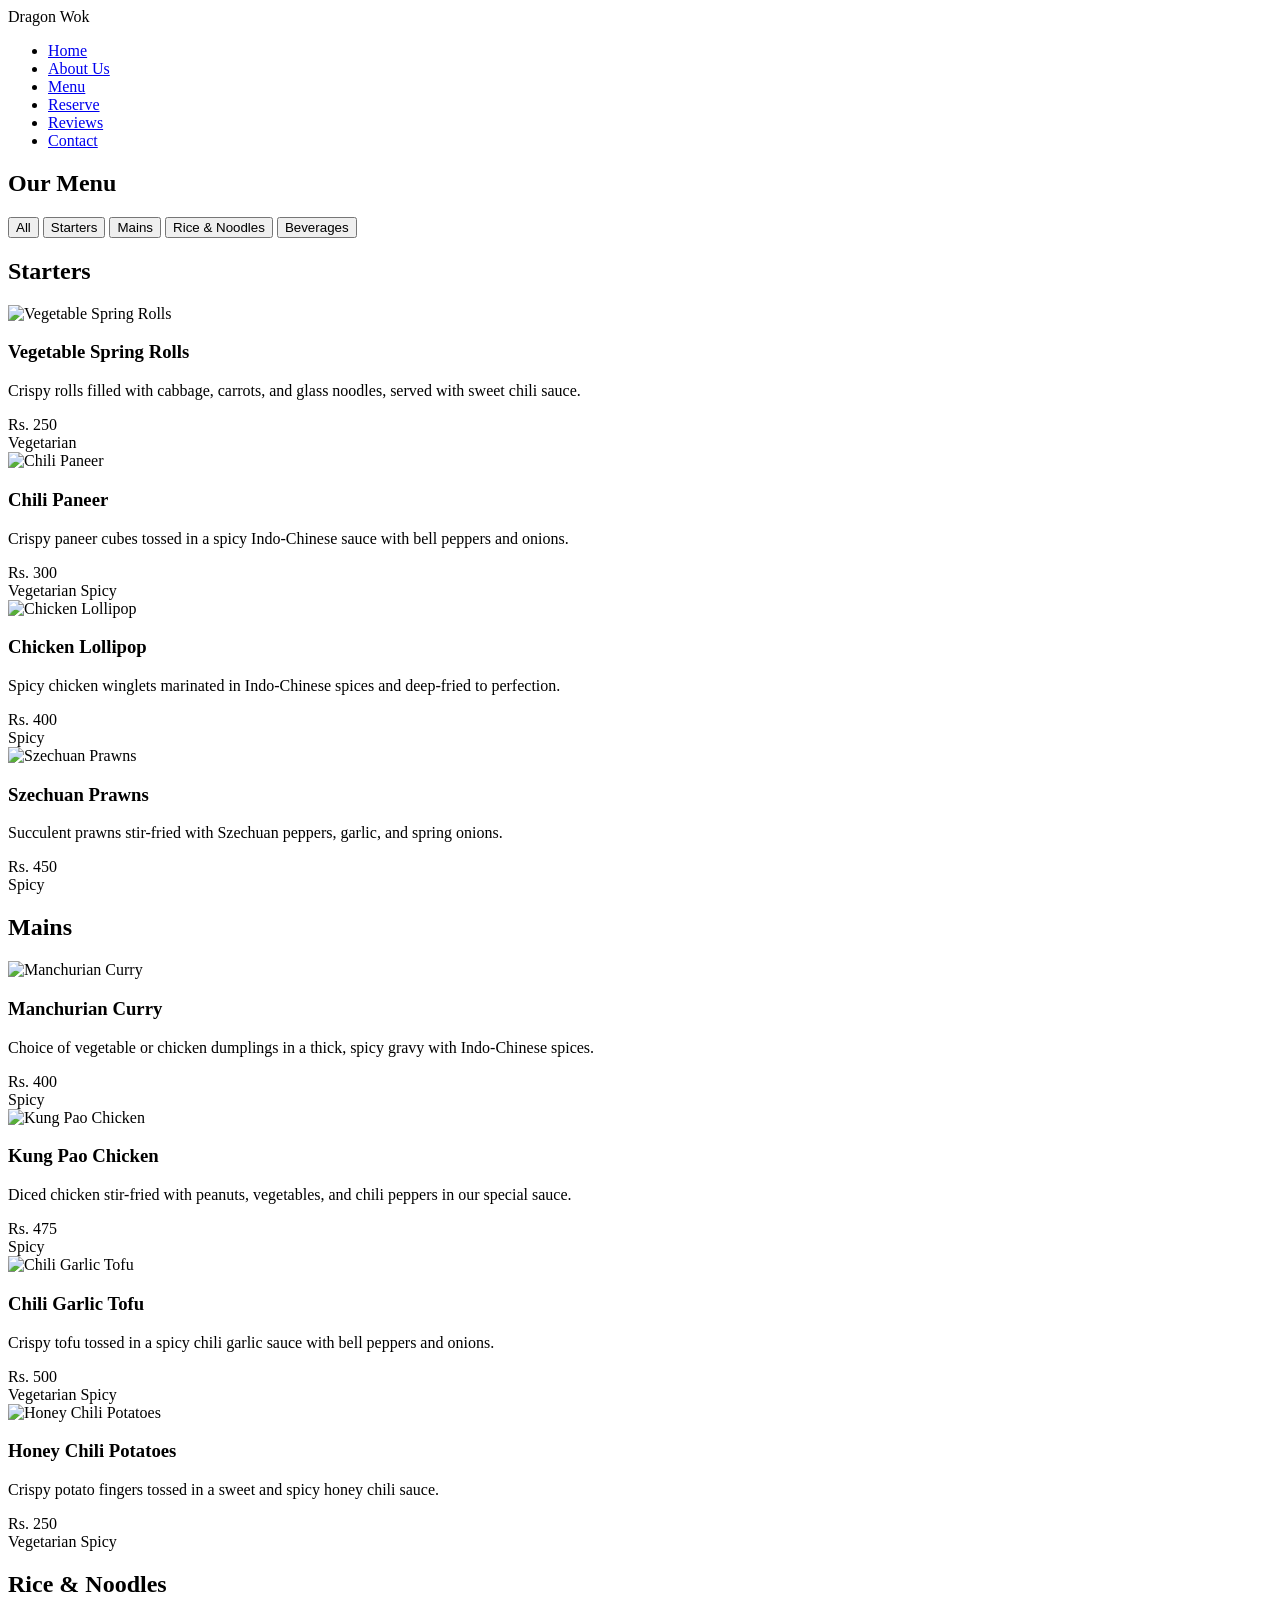
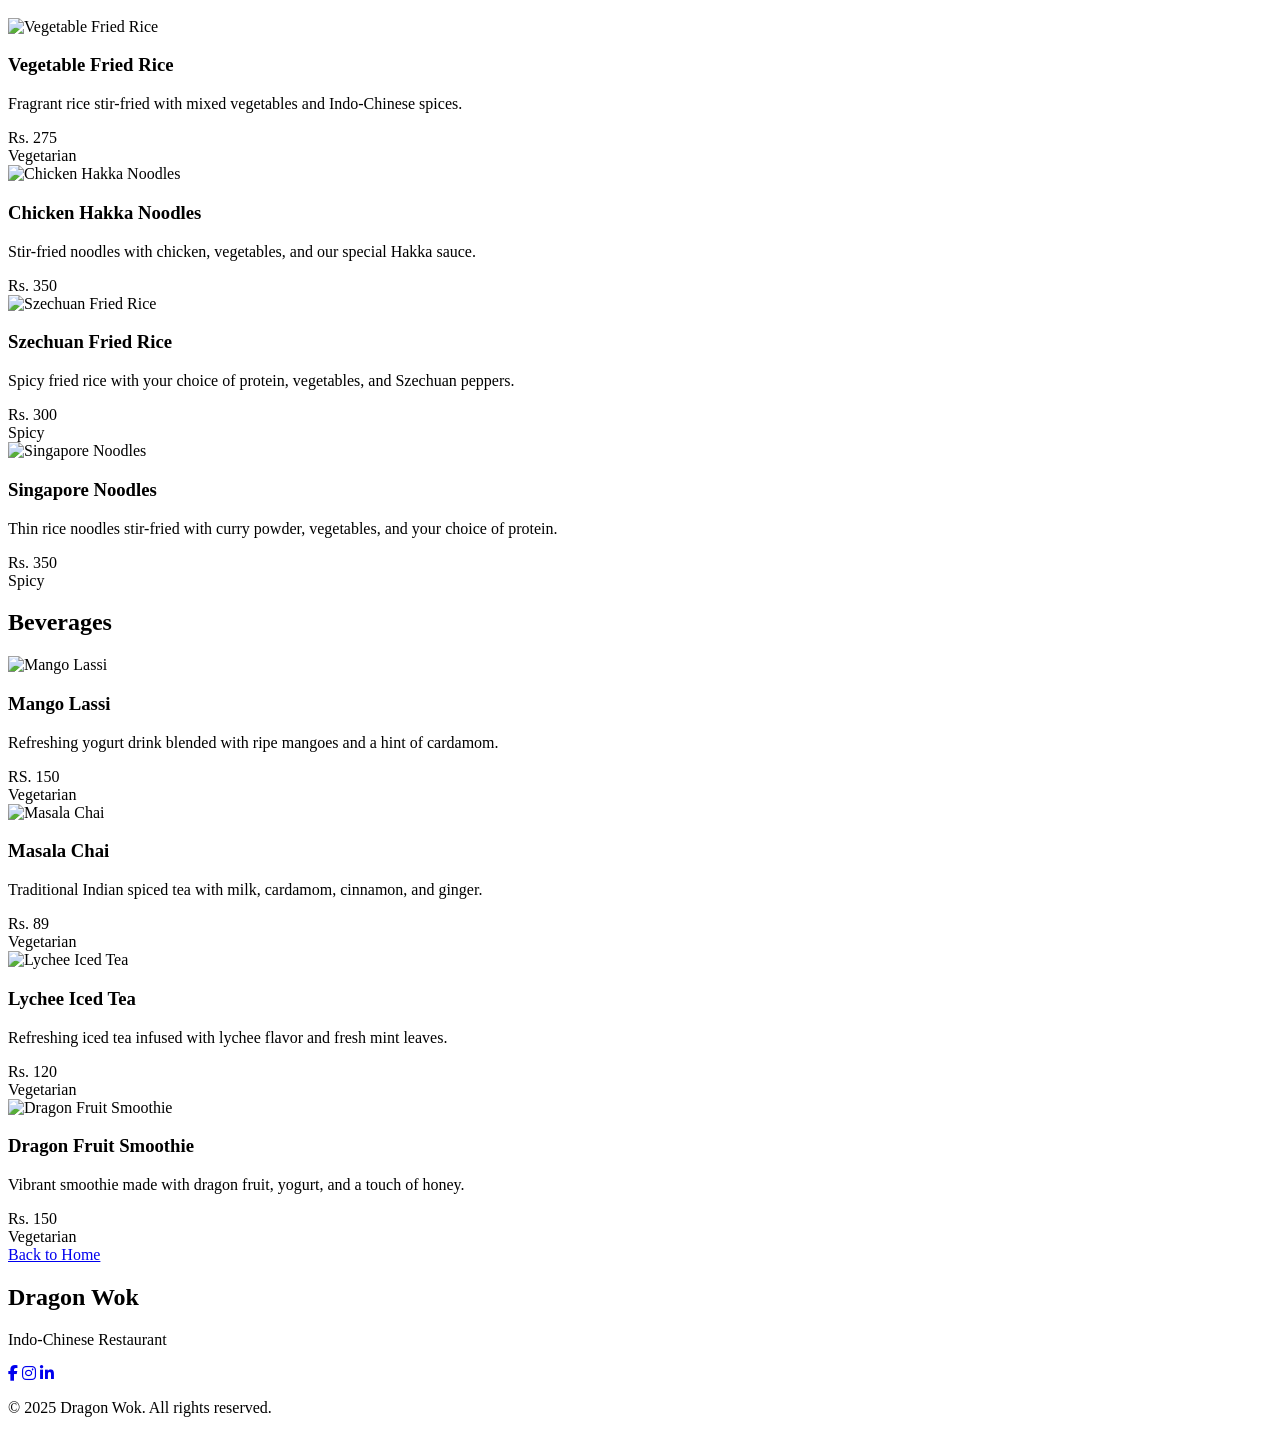
==== menu.html @ 42e5b5c0 "Create menu.html" ====
<!DOCTYPE html>
<html lang="en">
<head>
    <meta charset="UTF-8">
    <meta name="viewport" content="width=device-width, initial-scale=1.0">
    <title>Menu | Dragon Wok | Indo-Chinese Restaurant</title>
    <link rel="stylesheet" href="styles.css">
    <link rel="preconnect" href="https://fonts.googleapis.com">
    <link rel="preconnect" href="https://fonts.gstatic.com" crossorigin>
    <link href="https://fonts.googleapis.com/css2?family=Merriweather:wght@300;400;700;900&family=Poppins:wght@300;400;500;600;700&display=swap" rel="stylesheet">
    <link rel="stylesheet" href="https://cdnjs.cloudflare.com/ajax/libs/font-awesome/6.4.0/css/all.min.css">
</head>
<body>
    <!-- Navigation -->
    <nav class="navbar">
        <div class="container">
            <div class="logo">Dragon Wok</div>
            <ul class="nav-links">
                <li><a href="index.html">Home</a></li>
                <li><a href="index.html#about">About Us</a></li>
                <li><a href="menu.html" class="active">Menu</a></li>
                <li><a href="index.html#reserve">Reserve</a></li>
                <li><a href="index.html#reviews">Reviews</a></li>
                <li><a href="index.html#contact">Contact</a></li>
            </ul>
            <div class="hamburger">
                <span class="bar"></span>
                <span class="bar"></span>
                <span class="bar"></span>
            </div>
        </div>
    </nav>

    <!-- Menu Section -->
    <section class="menu-page">
        <div class="container">
            <h1 class="page-title">Our Menu</h1>
            
            <!-- Menu Categories -->
            <div class="menu-categories">
                <button class="category-btn active" data-category="all">All</button>
                <button class="category-btn" data-category="starters">Starters</button>
                <button class="category-btn" data-category="mains">Mains</button>
                <button class="category-btn" data-category="rice-noodles">Rice & Noodles</button>
                <button class="category-btn" data-category="beverages">Beverages</button>
            </div>

            <!-- Starters -->
            <div class="menu-section" id="starters">
                <h2 class="menu-section-title">Starters</h2>
                <div class="menu-grid">
                    <div class="menu-item" data-category="starters">
                        <div class="menu-item-img">
                            <img src="images/spring-rolls.jpg" alt="Vegetable Spring Rolls">
                        </div>
                        <div class="menu-item-content">
                            <h3>Vegetable Spring Rolls</h3>
                            <p>Crispy rolls filled with cabbage, carrots, and glass noodles, served with sweet chili sauce.</p>
                            <span class="price">Rs. 250</span>
                            <div class="tags">
                                <span class="tag vegetarian">Vegetarian</span>
                            </div>
                        </div>
                    </div>
                    <div class="menu-item" data-category="starters">
                        <div class="menu-item-img">
                            <img src="images/chili-paneer.jpg" alt="Chili Paneer">
                        </div>
                        <div class="menu-item-content">
                            <h3>Chili Paneer</h3>
                            <p>Crispy paneer cubes tossed in a spicy Indo-Chinese sauce with bell peppers and onions.</p>
                            <span class="price">Rs. 300</span>
                            <div class="tags">
                                <span class="tag vegetarian">Vegetarian</span>
                                <span class="tag spicy">Spicy</span>
                            </div>
                        </div>
                    </div>
                    <div class="menu-item" data-category="starters">
                        <div class="menu-item-img">
                            <img src="images/chicken-lollipop.jpg" alt="Chicken Lollipop">
                        </div>
                        <div class="menu-item-content">
                            <h3>Chicken Lollipop</h3>
                            <p>Spicy chicken winglets marinated in Indo-Chinese spices and deep-fried to perfection.</p>
                            <span class="price">Rs. 400</span>
                            <div class="tags">
                                <span class="tag spicy">Spicy</span>
                            </div>
                        </div>
                    </div>
                    <div class="menu-item" data-category="starters">
                        <div class="menu-item-img">
                            <img src="images/szechuan-prawns.jpg" alt="Szechuan Prawns">
                        </div>
                        <div class="menu-item-content">
                            <h3>Szechuan Prawns</h3>
                            <p>Succulent prawns stir-fried with Szechuan peppers, garlic, and spring onions.</p>
                            <span class="price">Rs. 450</span>
                            <div class="tags">
                                <span class="tag spicy">Spicy</span>
                            </div>
                        </div>
                    </div>
                </div>
            </div>

            <!-- Mains -->
            <div class="menu-section" id="mains">
                <h2 class="menu-section-title">Mains</h2>
                <div class="menu-grid">
                    <div class="menu-item" data-category="mains">
                        <div class="menu-item-img">
                            <img src="images/manchurian-curry.jpg" alt="Manchurian Curry">
                        </div>
                        <div class="menu-item-content">
                            <h3>Manchurian Curry</h3>
                            <p>Choice of vegetable or chicken dumplings in a thick, spicy gravy with Indo-Chinese spices.</p>
                            <span class="price">Rs. 400</span>
                            <div class="tags">
                                <span class="tag spicy">Spicy</span>
                            </div>
                        </div>
                    </div>
                    <div class="menu-item" data-category="mains">
                        <div class="menu-item-img">
                            <img src="images/kung-pao-chicken.jpg" alt="Kung Pao Chicken">
                        </div>
                        <div class="menu-item-content">
                            <h3>Kung Pao Chicken</h3>
                            <p>Diced chicken stir-fried with peanuts, vegetables, and chili peppers in our special sauce.</p>
                            <span class="price">Rs. 475</span>
                            <div class="tags">
                                <span class="tag spicy">Spicy</span>
                            </div>
                        </div>
                    </div>
                    <div class="menu-item" data-category="mains">
                        <div class="menu-item-img">
                            <img src="images/chili-garlic-tofu.jpg" alt="Chili Garlic Tofu">
                        </div>
                        <div class="menu-item-content">
                            <h3>Chili Garlic Tofu</h3>
                            <p>Crispy tofu tossed in a spicy chili garlic sauce with bell peppers and onions.</p>
                            <span class="price">Rs. 500</span>
                            <div class="tags">
                                <span class="tag vegetarian">Vegetarian</span>
                                <span class="tag spicy">Spicy</span>
                            </div>
                        </div>
                    </div>
                    <div class="menu-item" data-category="mains">
                        <div class="menu-item-img">
                            <img src="images/honey-chili-potatoes.jpg" alt="Honey Chili Potatoes">
                        </div>
                        <div class="menu-item-content">
                            <h3>Honey Chili Potatoes</h3>
                            <p>Crispy potato fingers tossed in a sweet and spicy honey chili sauce.</p>
                            <span class="price">Rs. 250</span>
                            <div class="tags">
                                <span class="tag vegetarian">Vegetarian</span>
                                <span class="tag spicy">Spicy</span>
                            </div>
                        </div>
                    </div>
                </div>
            </div>

            <!-- Rice & Noodles -->
            <div class="menu-section" id="rice-noodles">
                <h2 class="menu-section-title">Rice & Noodles</h2>
                <div class="menu-grid">
                    <div class="menu-item" data-category="rice-noodles">
                        <div class="menu-item-img">
                            <img src="images/veg-fried-rice.jpg" alt="Vegetable Fried Rice">
                        </div>
                        <div class="menu-item-content">
                            <h3>Vegetable Fried Rice</h3>
                            <p>Fragrant rice stir-fried with mixed vegetables and Indo-Chinese spices.</p>
                            <span class="price">Rs. 275</span>
                            <div class="tags">
                                <span class="tag vegetarian">Vegetarian</span>
                            </div>
                        </div>
                    </div>
                    <div class="menu-item" data-category="rice-noodles">
                        <div class="menu-item-img">
                            <img src="images/hakka-noodles.jpg" alt="Chicken Hakka Noodles">
                        </div>
                        <div class="menu-item-content">
                            <h3>Chicken Hakka Noodles</h3>
                            <p>Stir-fried noodles with chicken, vegetables, and our special Hakka sauce.</p>
                            <span class="price">Rs. 350</span>
                        </div>
                    </div>
                    <div class="menu-item" data-category="rice-noodles">
                        <div class="menu-item-img">
                            <img src="images/szechuan-rice.jpg" alt="Szechuan Fried Rice">
                        </div>
                        <div class="menu-item-content">
                            <h3>Szechuan Fried Rice</h3>
                            <p>Spicy fried rice with your choice of protein, vegetables, and Szechuan peppers.</p>
                            <span class="price">Rs. 300</span>
                            <div class="tags">
                                <span class="tag spicy">Spicy</span>
                            </div>
                        </div>
                    </div>
                    <div class="menu-item" data-category="rice-noodles">
                        <div class="menu-item-img">
                            <img src="images/singapore-noodles.jpg" alt="Singapore Noodles">
                        </div>
                        <div class="menu-item-content">
                            <h3>Singapore Noodles</h3>
                            <p>Thin rice noodles stir-fried with curry powder, vegetables, and your choice of protein.</p>
                            <span class="price">Rs. 350</span>
                            <div class="tags">
                                <span class="tag spicy">Spicy</span>
                            </div>
                        </div>
                    </div>
                </div>
            </div>

            <!-- Beverages -->
            <div class="menu-section" id="beverages">
                <h2 class="menu-section-title">Beverages</h2>
                <div class="menu-grid">
                    <div class="menu-item" data-category="beverages">
                        <div class="menu-item-img">
                            <img src="images/mango-lassi.jpg" alt="Mango Lassi">
                        </div>
                        <div class="menu-item-content">
                            <h3>Mango Lassi</h3>
                            <p>Refreshing yogurt drink blended with ripe mangoes and a hint of cardamom.</p>
                            <span class="price">RS. 150</span>
                            <div class="tags">
                                <span class="tag vegetarian">Vegetarian</span>
                            </div>
                        </div>
                    </div>
                    <div class="menu-item" data-category="beverages">
                        <div class="menu-item-img">
                            <img src="images/masala-chai.jpg" alt="Masala Chai">
                        </div>
                        <div class="menu-item-content">
                            <h3>Masala Chai</h3>
                            <p>Traditional Indian spiced tea with milk, cardamom, cinnamon, and ginger.</p>
                            <span class="price">Rs. 89</span>
                            <div class="tags">
                                <span class="tag vegetarian">Vegetarian</span>
                            </div>
                        </div>
                    </div>
                    <div class="menu-item" data-category="beverages">
                        <div class="menu-item-img">
                            <img src="images/lychee-tea.jpg" alt="Lychee Iced Tea">
                        </div>
                        <div class="menu-item-content">
                            <h3>Lychee Iced Tea</h3>
                            <p>Refreshing iced tea infused with lychee flavor and fresh mint leaves.</p>
                            <span class="price">Rs. 120</span>
                            <div class="tags">
                                <span class="tag vegetarian">Vegetarian</span>
                            </div>
                        </div>
                    </div>
                    <div class="menu-item" data-category="beverages">
                        <div class="menu-item-img">
                            <img src="images/dragon-fruit-smoothie.jpg" alt="Dragon Fruit Smoothie">
                        </div>
                        <div class="menu-item-content">
                            <h3>Dragon Fruit Smoothie</h3>
                            <p>Vibrant smoothie made with dragon fruit, yogurt, and a touch of honey.</p>
                            <span class="price">Rs. 150</span>
                            <div class="tags">
                                <span class="tag vegetarian">Vegetarian</span>
                            </div>
                        </div>
                    </div>
                </div>
            </div>

            <div class="back-to-home">
                <a href="index.html" class="btn">Back to Home</a>
            </div>
        </div>
    </section>

    <!-- Footer -->
    <footer class="footer">
        <div class="container">
            <div class="footer-content">
                <div class="footer-logo">
                    <h2>Dragon Wok</h2>
                    <p>Indo-Chinese Restaurant</p>
                </div>
                <div class="social-icons">
                    <a href="#" aria-label="Facebook"><i class="fab fa-facebook-f"></i></a>
                    <a href="#" aria-label="Instagram"><i class="fab fa-instagram"></i></a>
                    <a href="#" aria-label="LinkedIn"><i class="fab fa-linkedin-in"></i></a>
                </div>
            </div>
            <div class="footer-bottom">
                <p>&copy; 2025 Dragon Wok. All rights reserved.</p>
            </div>
        </div>
    </footer>

    <script src="script.js"></script>
</body>
</html>
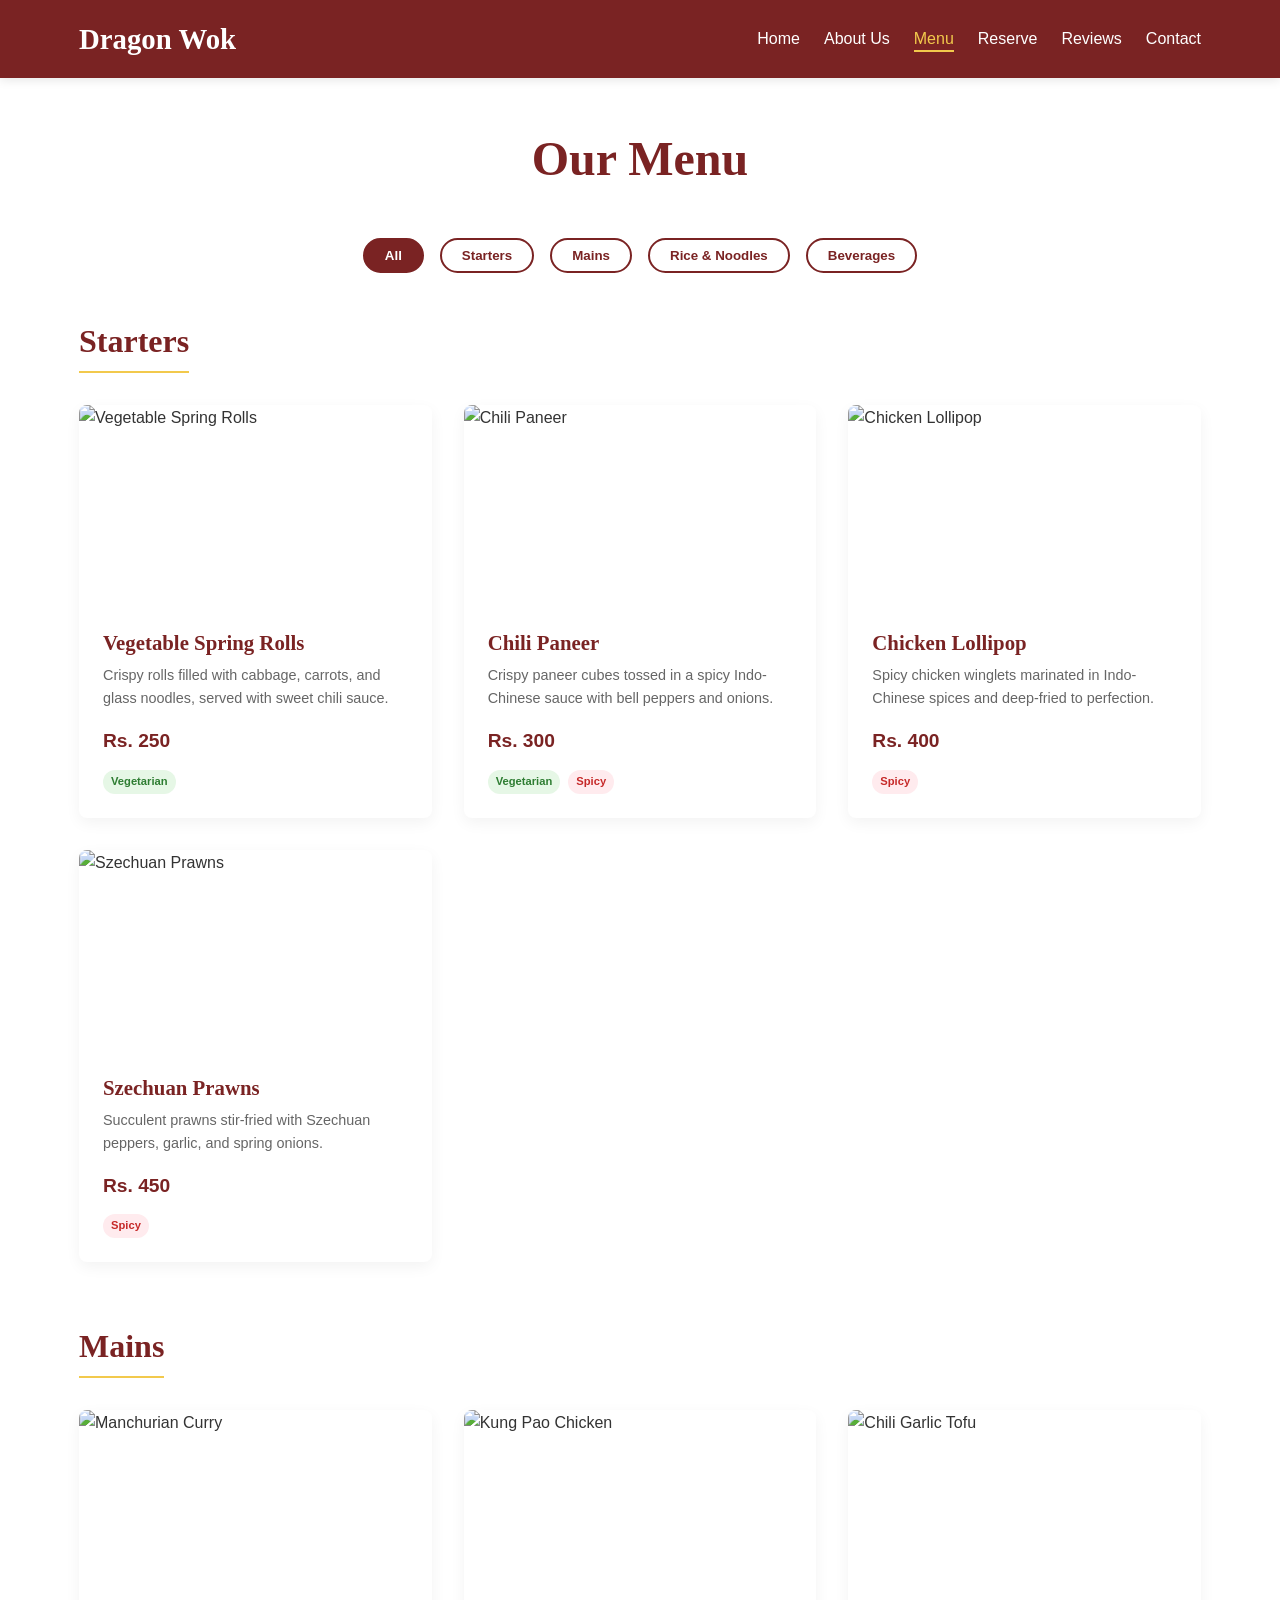
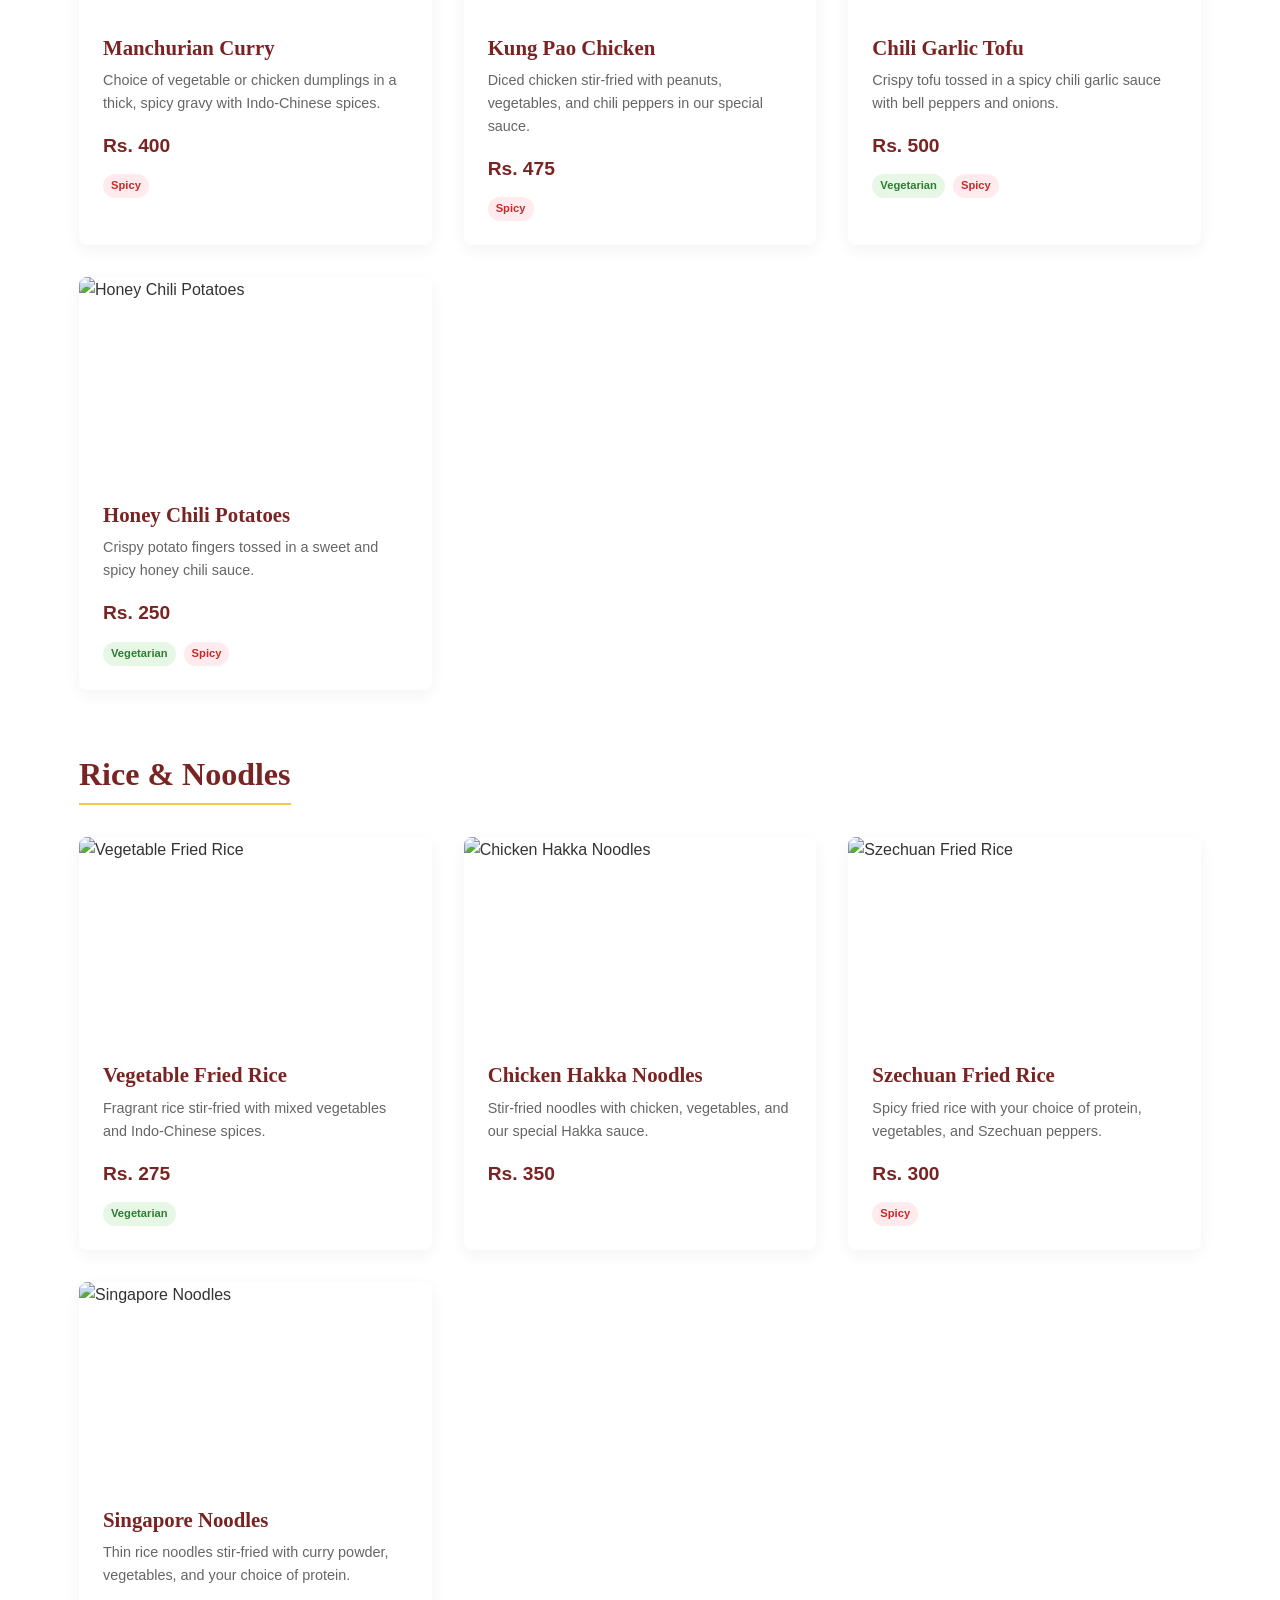
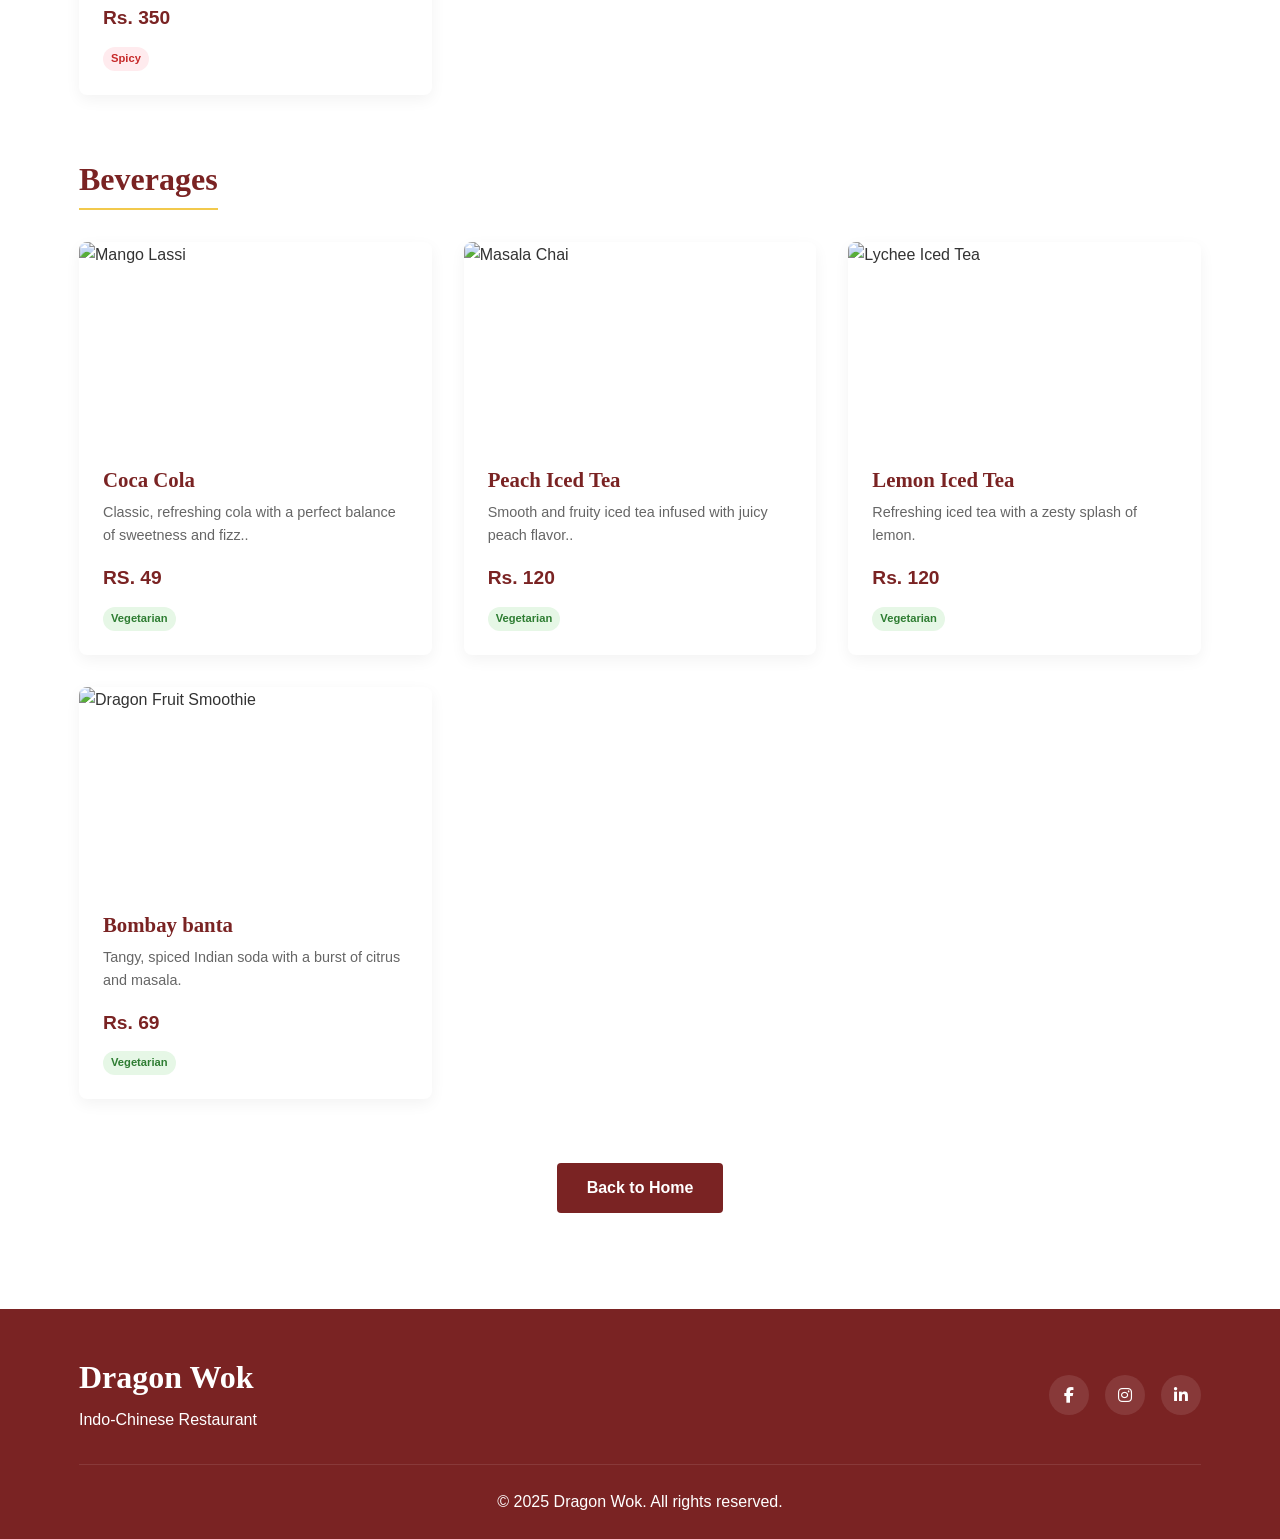
==== commit ebda5234: "Update menu.html" ====
--- a/menu.html
+++ b/menu.html
@@ -231,9 +231,9 @@
                             <img src="images/mango-lassi.jpg" alt="Mango Lassi">
                         </div>
                         <div class="menu-item-content">
-                            <h3>Mango Lassi</h3>
-                            <p>Refreshing yogurt drink blended with ripe mangoes and a hint of cardamom.</p>
-                            <span class="price">RS. 150</span>
+                            <h3>Coca Cola</h3>
+                            <p>Classic, refreshing cola with a perfect balance of sweetness and fizz..</p>
+                            <span class="price">RS. 49</span>
                             <div class="tags">
                                 <span class="tag vegetarian">Vegetarian</span>
                             </div>
@@ -244,9 +244,9 @@
                             <img src="images/masala-chai.jpg" alt="Masala Chai">
                         </div>
                         <div class="menu-item-content">
-                            <h3>Masala Chai</h3>
-                            <p>Traditional Indian spiced tea with milk, cardamom, cinnamon, and ginger.</p>
-                            <span class="price">Rs. 89</span>
+                            <h3>Peach Iced Tea</h3>
+                            <p>Smooth and fruity iced tea infused with juicy peach flavor..</p>
+                            <span class="price">Rs. 120</span>
                             <div class="tags">
                                 <span class="tag vegetarian">Vegetarian</span>
                             </div>
@@ -257,8 +257,8 @@
                             <img src="images/lychee-tea.jpg" alt="Lychee Iced Tea">
                         </div>
                         <div class="menu-item-content">
-                            <h3>Lychee Iced Tea</h3>
-                            <p>Refreshing iced tea infused with lychee flavor and fresh mint leaves.</p>
+                            <h3> Lemon Iced Tea</h3>
+                            <p>Refreshing iced tea with a zesty splash of lemon.</p>
                             <span class="price">Rs. 120</span>
                             <div class="tags">
                                 <span class="tag vegetarian">Vegetarian</span>
@@ -270,9 +270,9 @@
                             <img src="images/dragon-fruit-smoothie.jpg" alt="Dragon Fruit Smoothie">
                         </div>
                         <div class="menu-item-content">
-                            <h3>Dragon Fruit Smoothie</h3>
-                            <p>Vibrant smoothie made with dragon fruit, yogurt, and a touch of honey.</p>
-                            <span class="price">Rs. 150</span>
+                            <h3>Bombay banta </h3>
+                            <p>Tangy, spiced Indian soda with a burst of citrus and masala.</p>
+                            <span class="price">Rs. 69</span>
                             <div class="tags">
                                 <span class="tag vegetarian">Vegetarian</span>
                             </div>
--- a/styles.css
+++ b/styles.css
@@ -0,0 +1,769 @@
+/* Base Styles */
+:root {
+  --primary-color: #7a2323;
+  --secondary-color: #f2c94c;
+  --dark-color: #333;
+  --light-color: #f4f4f4;
+  --text-light: #fff;
+  --text-dark: #333;
+  --transition: all 0.3s ease;
+}
+
+* {
+  margin: 0;
+  padding: 0;
+  box-sizing: border-box;
+}
+
+html {
+  scroll-behavior: smooth;
+}
+
+body {
+  font-family: 'Poppins', sans-serif;
+  line-height: 1.6;
+  color: var(--text-dark);
+  background-color: var(--light-color);
+}
+
+h1, h2, h3, h4 {
+  font-family: 'Merriweather', serif;
+  line-height: 1.3;
+}
+
+a {
+  text-decoration: none;
+  color: inherit;
+}
+
+ul {
+  list-style: none;
+}
+
+img {
+  max-width: 100%;
+  height: auto;
+  display: block;
+}
+
+.container {
+  width: 90%;
+  max-width: 1200px;
+  margin: 0 auto;
+  padding: 0 15px;
+}
+
+.section-title {
+  text-align: center;
+  font-size: 2.5rem;
+  margin-bottom: 3rem;
+  color: var(--primary-color);
+  position: relative;
+  padding-bottom: 1rem;
+}
+
+.section-title::after {
+  content: '';
+  position: absolute;
+  bottom: 0;
+  left: 50%;
+  transform: translateX(-50%);
+  width: 80px;
+  height: 3px;
+  background-color: var(--secondary-color);
+}
+
+.btn {
+  display: inline-block;
+  background-color: var(--primary-color);
+  color: var(--text-light);
+  padding: 12px 30px;
+  border: none;
+  border-radius: 4px;
+  cursor: pointer;
+  font-weight: 600;
+  transition: var(--transition);
+  text-align: center;
+}
+
+.btn:hover {
+  background-color: #5a1a1a;
+  transform: translateY(-3px);
+  box-shadow: 0 4px 8px rgba(0, 0, 0, 0.2);
+}
+
+/* Navigation */
+.navbar {
+  position: fixed;
+  top: 0;
+  left: 0;
+  width: 100%;
+  background-color: var(--primary-color);
+  color: var(--text-light);
+  z-index: 1000;
+  box-shadow: 0 2px 10px rgba(0, 0, 0, 0.1);
+}
+
+.navbar .container {
+  display: flex;
+  justify-content: space-between;
+  align-items: center;
+  padding: 1rem 15px;
+}
+
+.logo {
+  font-family: 'Merriweather', serif;
+  font-size: 1.8rem;
+  font-weight: 700;
+}
+
+.nav-links {
+  display: flex;
+  align-items: center;
+}
+
+.nav-links li {
+  margin-left: 1.5rem;
+}
+
+.nav-links a {
+  color: var(--text-light);
+  font-weight: 500;
+  transition: var(--transition);
+  padding-bottom: 5px;
+  position: relative;
+}
+
+.nav-links a:hover,
+.nav-links a.active {
+  color: var(--secondary-color);
+}
+
+.nav-links a.active::after {
+  content: '';
+  position: absolute;
+  bottom: 0;
+  left: 0;
+  width: 100%;
+  height: 2px;
+  background-color: var(--secondary-color);
+}
+
+.hamburger {
+  display: none;
+  cursor: pointer;
+}
+
+.bar {
+  display: block;
+  width: 25px;
+  height: 3px;
+  margin: 5px auto;
+  background-color: var(--text-light);
+  transition: var(--transition);
+}
+
+/* Hero Section */
+.hero {
+  height: 100vh;
+  background: linear-gradient(rgba(0, 0, 0, 0.7), rgba(0, 0, 0, 0.7)), url('images/hero-bg.jpg');
+  background-size: cover;
+  background-position: center;
+  background-attachment: fixed;
+  display: flex;
+  align-items: center;
+  justify-content: center;
+  text-align: center;
+  color: var(--text-light);
+  padding-top: 80px;
+}
+
+.hero-content {
+  max-width: 800px;
+  padding: 0 20px;
+}
+
+.hero h1 {
+  font-size: 3.5rem;
+  margin-bottom: 1rem;
+  animation: fadeInDown 1s ease;
+}
+
+.hero p {
+  font-size: 1.5rem;
+  margin-bottom: 2rem;
+  animation: fadeInUp 1s ease;
+}
+
+.hero .btn {
+  animation: fadeIn 1.5s ease;
+  background-color: var(--secondary-color);
+  color: var(--text-dark);
+}
+
+.hero .btn:hover {
+  background-color: #e0b73b;
+}
+
+/* About Section */
+.about {
+  padding: 6rem 0;
+  background-color: #fff;
+}
+
+.about-content {
+  display: flex;
+  flex-wrap: wrap;
+  align-items: center;
+  gap: 2rem;
+}
+
+.about-image {
+  flex: 1;
+  min-width: 300px;
+}
+
+.about-image img {
+  border-radius: 8px;
+  box-shadow: 0 5px 15px rgba(0, 0, 0, 0.1);
+  transition: var(--transition);
+}
+
+.about-image img:hover {
+  transform: scale(1.02);
+  box-shadow: 0 8px 20px rgba(0, 0, 0, 0.15);
+}
+
+.about-text {
+  flex: 1;
+  min-width: 300px;
+}
+
+.about-text h3 {
+  font-size: 1.8rem;
+  margin-bottom: 1rem;
+  color: var(--primary-color);
+}
+
+.about-text p {
+  margin-bottom: 1rem;
+}
+
+/* Reservation Section */
+.reservation {
+  padding: 6rem 0;
+  background-color: #f9f9f9;
+}
+
+.reservation-form {
+  max-width: 600px;
+  margin: 0 auto;
+  background-color: #fff;
+  padding: 2rem;
+  border-radius: 8px;
+  box-shadow: 0 5px 15px rgba(0, 0, 0, 0.1);
+}
+
+.form-group {
+  margin-bottom: 1.5rem;
+}
+
+.form-group label {
+  display: block;
+  margin-bottom: 0.5rem;
+  font-weight: 500;
+}
+
+.form-group input,
+.form-group select,
+.form-group textarea {
+  width: 100%;
+  padding: 10px;
+  border: 1px solid #ddd;
+  border-radius: 4px;
+  font-family: 'Poppins', sans-serif;
+  font-size: 1rem;
+  transition: var(--transition);
+}
+
+.form-group input:focus,
+.form-group select:focus,
+.form-group textarea:focus {
+  border-color: var(--primary-color);
+  outline: none;
+  box-shadow: 0 0 0 2px rgba(122, 35, 35, 0.2);
+}
+
+.reservation-form .btn {
+  width: 100%;
+  margin-top: 1rem;
+}
+
+/* Reviews Section */
+.reviews {
+  padding: 6rem 0;
+  background-color: #fff;
+}
+
+.reviews-container {
+  display: flex;
+  flex-wrap: wrap;
+  gap: 2rem;
+  justify-content: center;
+}
+
+.review-card {
+  background-color: #fff;
+  border-radius: 8px;
+  padding: 2rem;
+  box-shadow: 0 5px 15px rgba(0, 0, 0, 0.05);
+  flex: 1;
+  min-width: 280px;
+  max-width: 350px;
+  text-align: center;
+  transition: var(--transition);
+}
+
+.review-card:hover {
+  transform: translateY(-10px);
+  box-shadow: 0 15px 30px rgba(0, 0, 0, 0.1);
+}
+
+.reviewer-img {
+  width: 80px;
+  height: 80px;
+  border-radius: 50%;
+  margin: 0 auto 1rem;
+  overflow: hidden;
+  border: 3px solid var(--secondary-color);
+}
+
+.reviewer-img img {
+  width: 100%;
+  height: 100%;
+  object-fit: cover;
+}
+
+.review-card h3 {
+  margin-bottom: 0.5rem;
+  color: var(--primary-color);
+}
+
+.stars {
+  color: var(--secondary-color);
+  margin-bottom: 1rem;
+}
+
+.review-card p {
+  font-style: italic;
+  color: #666;
+}
+
+/* Contact Section */
+.contact {
+  padding: 6rem 0;
+  background-color: #f9f9f9;
+}
+
+.contact-content {
+  display: flex;
+  flex-wrap: wrap;
+  gap: 2rem;
+}
+
+.contact-form-container {
+  flex: 1;
+  min-width: 300px;
+}
+
+.contact-form {
+  background-color: #fff;
+  padding: 2rem;
+  border-radius: 8px;
+  box-shadow: 0 5px 15px rgba(0, 0, 0, 0.1);
+}
+
+.contact-info {
+  flex: 1;
+  min-width: 300px;
+}
+
+.info-details {
+  background-color: #fff;
+  padding: 2rem;
+  border-radius: 8px;
+  box-shadow: 0 5px 15px rgba(0, 0, 0, 0.1);
+  margin-bottom: 2rem;
+}
+
+.info-details h3 {
+  color: var(--primary-color);
+  margin-bottom: 1rem;
+  font-size: 1.5rem;
+}
+
+.info-details p {
+  margin-bottom: 0.8rem;
+}
+
+.info-details i {
+  color: var(--primary-color);
+  margin-right: 10px;
+  width: 20px;
+  text-align: center;
+}
+
+.map {
+  border-radius: 8px;
+  overflow: hidden;
+  box-shadow: 0 5px 15px rgba(0, 0, 0, 0.1);
+}
+
+/* Footer */
+.footer {
+  background-color: var(--primary-color);
+  color: var(--text-light);
+  padding: 3rem 0 1.5rem;
+}
+
+.footer-content {
+  display: flex;
+  justify-content: space-between;
+  align-items: center;
+  flex-wrap: wrap;
+  margin-bottom: 2rem;
+}
+
+.footer-logo h2 {
+  font-size: 2rem;
+  margin-bottom: 0.5rem;
+}
+
+.social-icons {
+  display: flex;
+  gap: 1rem;
+}
+
+.social-icons a {
+  display: flex;
+  align-items: center;
+  justify-content: center;
+  width: 40px;
+  height: 40px;
+  background-color: rgba(255, 255, 255, 0.1);
+  border-radius: 50%;
+  transition: var(--transition);
+}
+
+.social-icons a:hover {
+  background-color: var(--secondary-color);
+  color: var(--text-dark);
+  transform: translateY(-3px);
+}
+
+.footer-bottom {
+  text-align: center;
+  padding-top: 1.5rem;
+  border-top: 1px solid rgba(255, 255, 255, 0.1);
+}
+
+/* Modal */
+.modal {
+  display: none;
+  position: fixed;
+  z-index: 2000;
+  left: 0;
+  top: 0;
+  width: 100%;
+  height: 100%;
+  background-color: rgba(0, 0, 0, 0.5);
+  align-items: center;
+  justify-content: center;
+}
+
+.modal-content {
+  background-color: #fff;
+  padding: 2rem;
+  border-radius: 8px;
+  max-width: 500px;
+  width: 90%;
+  position: relative;
+  animation: modalFadeIn 0.3s ease;
+}
+
+.close-button {
+  position: absolute;
+  top: 10px;
+  right: 15px;
+  font-size: 1.5rem;
+  cursor: pointer;
+}
+
+#reservation-details {
+  margin-top: 1rem;
+  padding: 1rem;
+  background-color: #f9f9f9;
+  border-radius: 4px;
+}
+
+/* Menu Page Styles */
+.menu-page {
+  padding: 8rem 0 6rem;
+  background-color: #fff;
+}
+
+.page-title {
+  text-align: center;
+  font-size: 3rem;
+  margin-bottom: 3rem;
+  color: var(--primary-color);
+}
+
+.menu-categories {
+  display: flex;
+  justify-content: center;
+  flex-wrap: wrap;
+  gap: 1rem;
+  margin-bottom: 3rem;
+}
+
+.category-btn {
+  background-color: transparent;
+  border: 2px solid var(--primary-color);
+  color: var(--primary-color);
+  padding: 8px 20px;
+  border-radius: 30px;
+  cursor: pointer;
+  font-weight: 600;
+  transition: var(--transition);
+}
+
+.category-btn:hover,
+.category-btn.active {
+  background-color: var(--primary-color);
+  color: var(--text-light);
+}
+
+.menu-section {
+  margin-bottom: 4rem;
+}
+
+.menu-section-title {
+  font-size: 2rem;
+  color: var(--primary-color);
+  margin-bottom: 2rem;
+  padding-bottom: 0.5rem;
+  border-bottom: 2px solid var(--secondary-color);
+  display: inline-block;
+}
+
+.menu-grid {
+  display: grid;
+  grid-template-columns: repeat(auto-fill, minmax(280px, 1fr));
+  gap: 2rem;
+}
+
+.menu-item {
+  background-color: #fff;
+  border-radius: 8px;
+  overflow: hidden;
+  box-shadow: 0 5px 15px rgba(0, 0, 0, 0.05);
+  transition: var(--transition);
+}
+
+.menu-item:hover {
+  transform: translateY(-10px);
+  box-shadow: 0 15px 30px rgba(0, 0, 0, 0.1);
+}
+
+.menu-item-img {
+  height: 200px;
+  overflow: hidden;
+}
+
+.menu-item-img img {
+  width: 100%;
+  height: 100%;
+  object-fit: cover;
+  transition: var(--transition);
+}
+
+.menu-item:hover .menu-item-img img {
+  transform: scale(1.1);
+}
+
+.menu-item-content {
+  padding: 1.5rem;
+}
+
+.menu-item-content h3 {
+  font-size: 1.3rem;
+  margin-bottom: 0.5rem;
+  color: var(--primary-color);
+}
+
+.menu-item-content p {
+  color: #666;
+  margin-bottom: 1rem;
+  font-size: 0.9rem;
+}
+
+.price {
+  font-weight: 700;
+  color: var(--primary-color);
+  font-size: 1.2rem;
+}
+
+.tags {
+  display: flex;
+  gap: 0.5rem;
+  margin-top: 0.8rem;
+  flex-wrap: wrap;
+}
+
+.tag {
+  font-size: 0.7rem;
+  padding: 3px 8px;
+  border-radius: 20px;
+  font-weight: 600;
+}
+
+.vegetarian {
+  background-color: #e6f7e6;
+  color: #2e7d32;
+}
+
+.spicy {
+  background-color: #ffebee;
+  color: #c62828;
+}
+
+.back-to-home {
+  text-align: center;
+  margin-top: 3rem;
+}
+
+/* Animations */
+@keyframes fadeInDown {
+  from {
+      opacity: 0;
+      transform: translateY(-30px);
+  }
+  to {
+      opacity: 1;
+      transform: translateY(0);
+  }
+}
+
+@keyframes fadeInUp {
+  from {
+      opacity: 0;
+      transform: translateY(30px);
+  }
+  to {
+      opacity: 1;
+      transform: translateY(0);
+  }
+}
+
+@keyframes fadeIn {
+  from {
+      opacity: 0;
+  }
+  to {
+      opacity: 1;
+  }
+}
+
+@keyframes modalFadeIn {
+  from {
+      opacity: 0;
+      transform: translateY(-50px);
+  }
+  to {
+      opacity: 1;
+      transform: translateY(0);
+  }
+}
+
+/* Media Queries */
+@media (max-width: 992px) {
+  .hero h1 {
+      font-size: 3rem;
+  }
+  
+  .hero p {
+      font-size: 1.3rem;
+  }
+}
+
+@media (max-width: 768px) {
+  .hamburger {
+      display: block;
+  }
+  
+  .nav-links {
+      position: fixed;
+      left: -100%;
+      top: 70px;
+      flex-direction: column;
+      background-color: var(--primary-color);
+      width: 100%;
+      text-align: center;
+      transition: 0.3s;
+      box-shadow: 0 10px 10px rgba(0, 0, 0, 0.1);
+      padding: 2rem 0;
+  }
+  
+  .nav-links.active {
+      left: 0;
+  }
+  
+  .nav-links li {
+      margin: 1.5rem 0;
+  }
+  
+  .hero h1 {
+      font-size: 2.5rem;
+  }
+  
+  .hero p {
+      font-size: 1.1rem;
+  }
+  
+  .section-title {
+      font-size: 2rem;
+  }
+  
+  .about-content, 
+  .contact-content {
+      flex-direction: column;
+  }
+  
+  .reviews-container {
+      flex-direction: column;
+      align-items: center;
+  }
+  
+  .review-card {
+      max-width: 100%;
+  }
+}
+
+@media (max-width: 576px) {
+  .hero h1 {
+      font-size: 2rem;
+  }
+  
+  .hero p {
+      font-size: 1rem;
+  }
+  
+  .section-title {
+      font-size: 1.8rem;
+  }
+  
+  .menu-grid {
+      grid-template-columns: 1fr;
+  }
+}
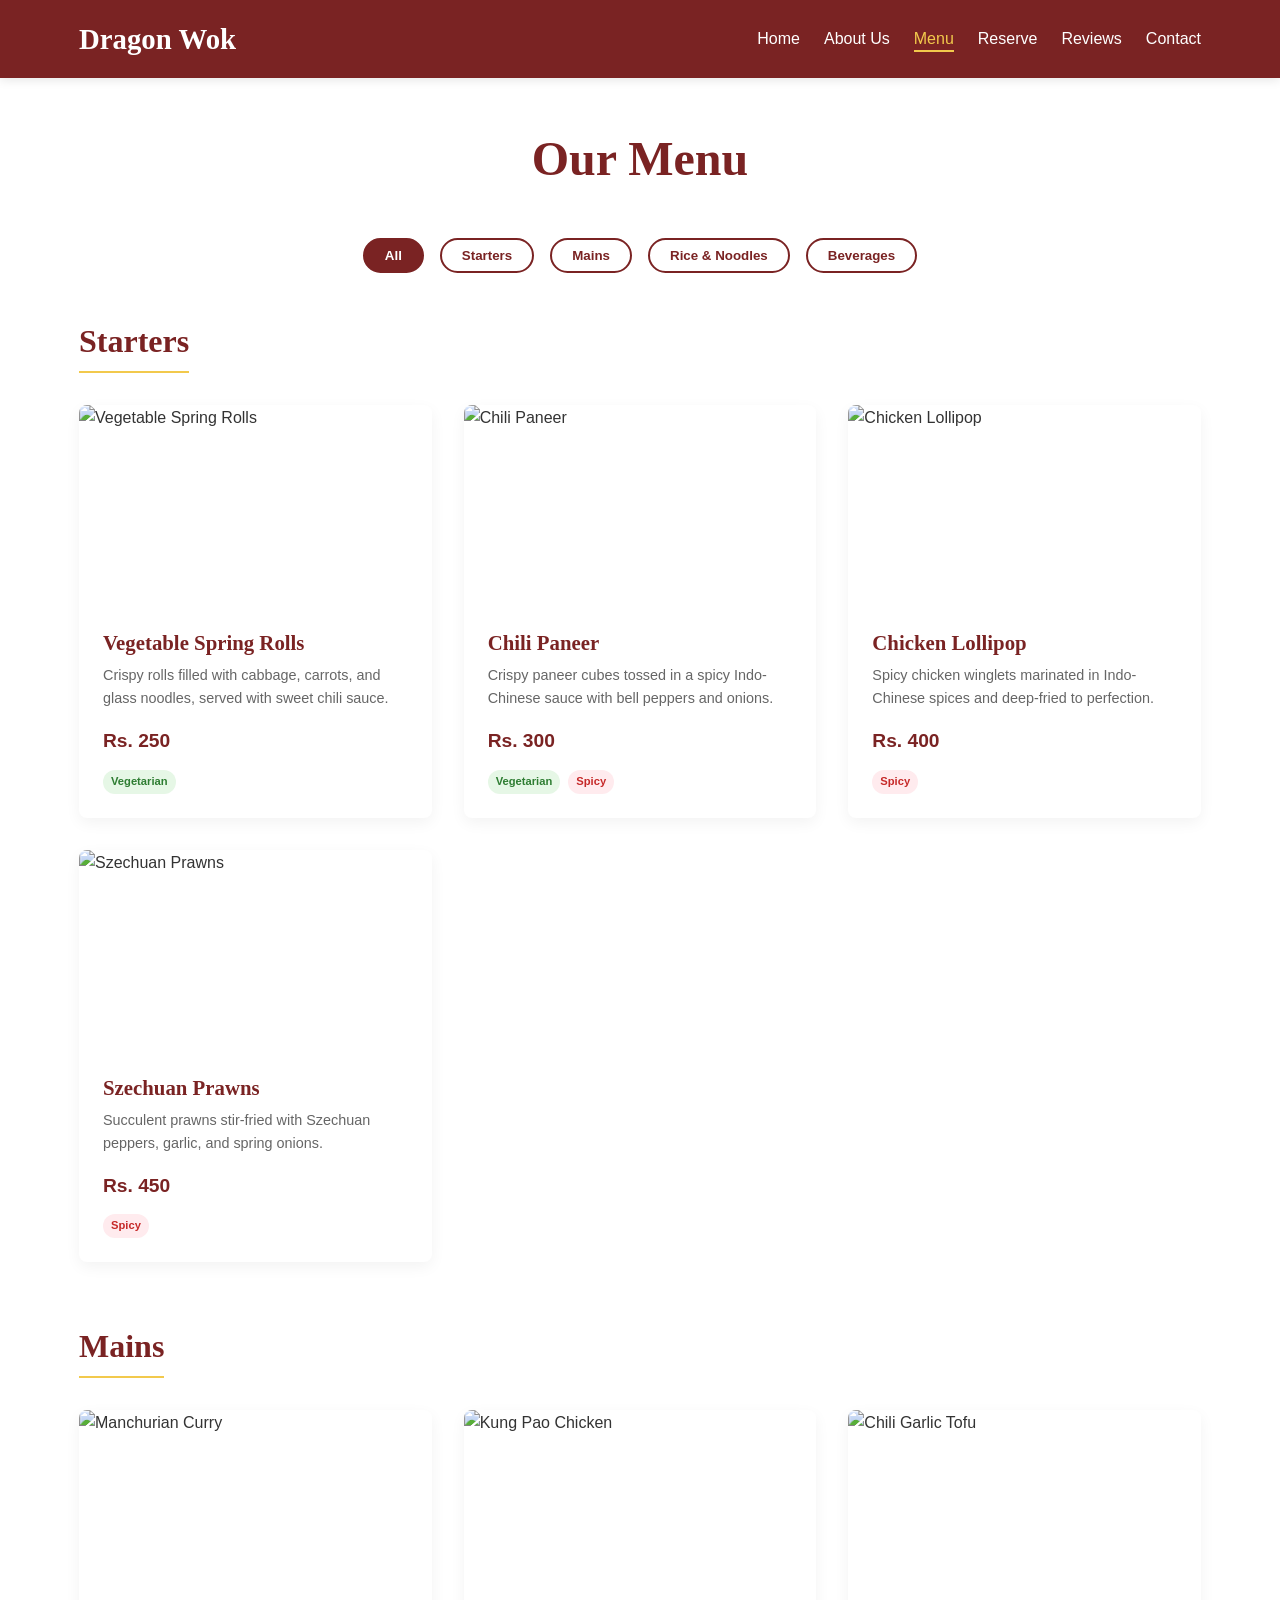
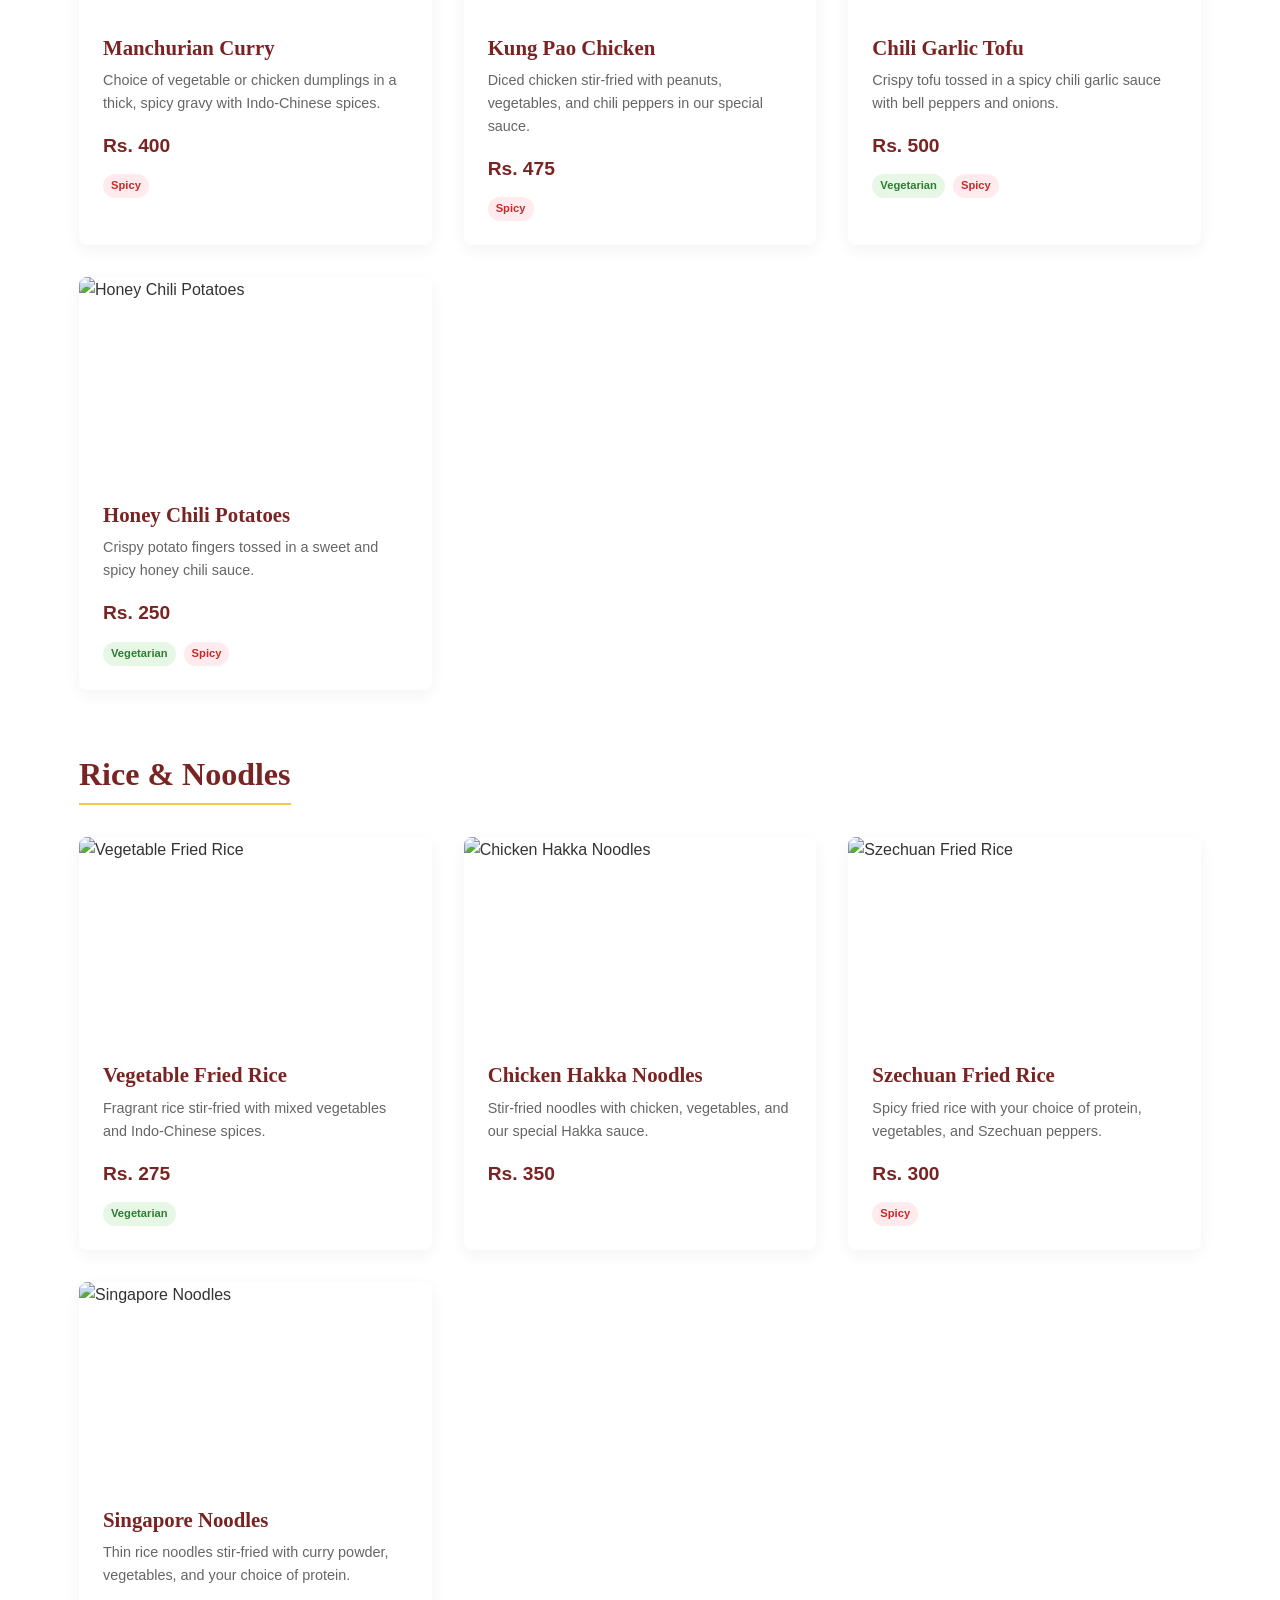
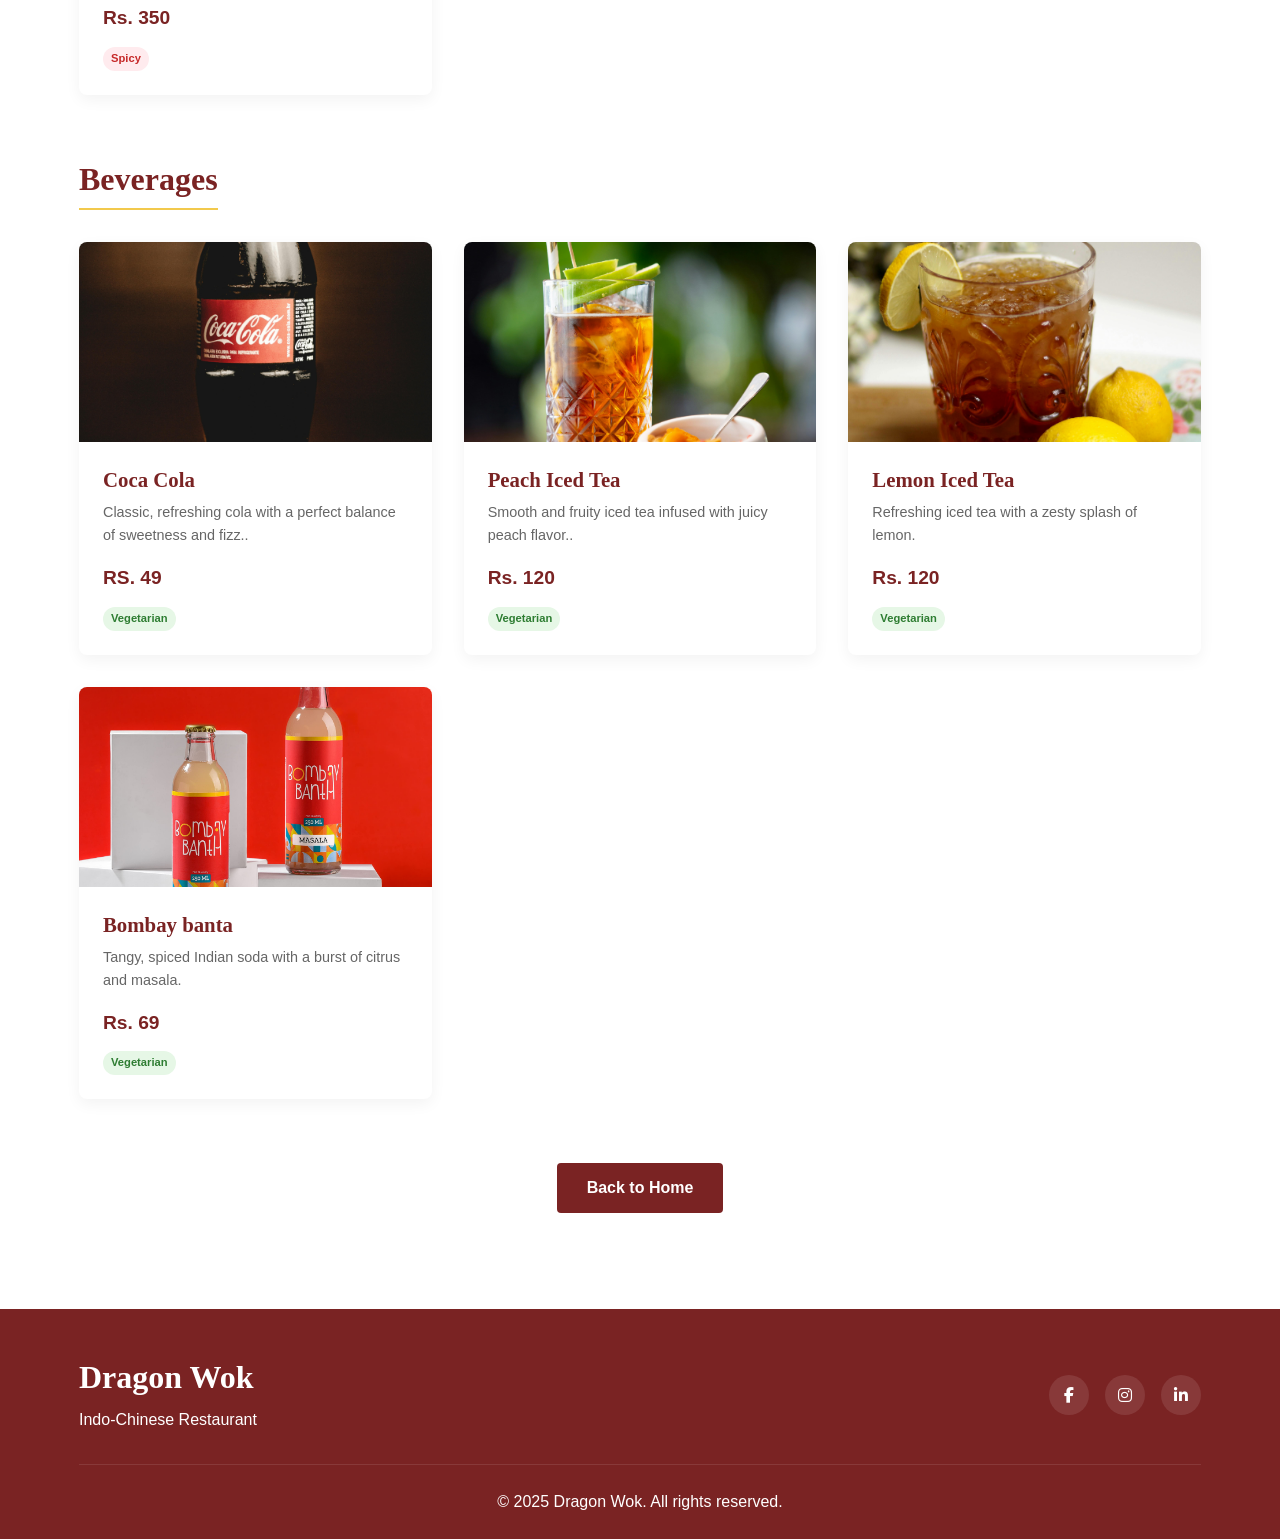
==== commit 48ece8f5: "Update menu.html" ====
--- a/menu.html
+++ b/menu.html
@@ -228,7 +228,7 @@
                 <div class="menu-grid">
                     <div class="menu-item" data-category="beverages">
                         <div class="menu-item-img">
-                            <img src="images/mango-lassi.jpg" alt="Mango Lassi">
+                            <img src="pexels-jonathanborba-2983100.jpg" alt="Mango Lassi">
                         </div>
                         <div class="menu-item-content">
                             <h3>Coca Cola</h3>
@@ -241,7 +241,7 @@
                     </div>
                     <div class="menu-item" data-category="beverages">
                         <div class="menu-item-img">
-                            <img src="images/masala-chai.jpg" alt="Masala Chai">
+                            <img src="pexels-t-dw-671091-1484678.jpg" alt="Masala Chai">
                         </div>
                         <div class="menu-item-content">
                             <h3>Peach Iced Tea</h3>
@@ -254,7 +254,7 @@
                     </div>
                     <div class="menu-item" data-category="beverages">
                         <div class="menu-item-img">
-                            <img src="images/lychee-tea.jpg" alt="Lychee Iced Tea">
+                            <img src="pexels-texasgal51-792613.jpg" alt="Lemon Iced Tea">
                         </div>
                         <div class="menu-item-content">
                             <h3> Lemon Iced Tea</h3>
@@ -267,7 +267,7 @@
                     </div>
                     <div class="menu-item" data-category="beverages">
                         <div class="menu-item-img">
-                            <img src="images/dragon-fruit-smoothie.jpg" alt="Dragon Fruit Smoothie">
+                            <img src="71seF6+8xJL.jpg" alt="Bomaby Banta">
                         </div>
                         <div class="menu-item-content">
                             <h3>Bombay banta </h3>
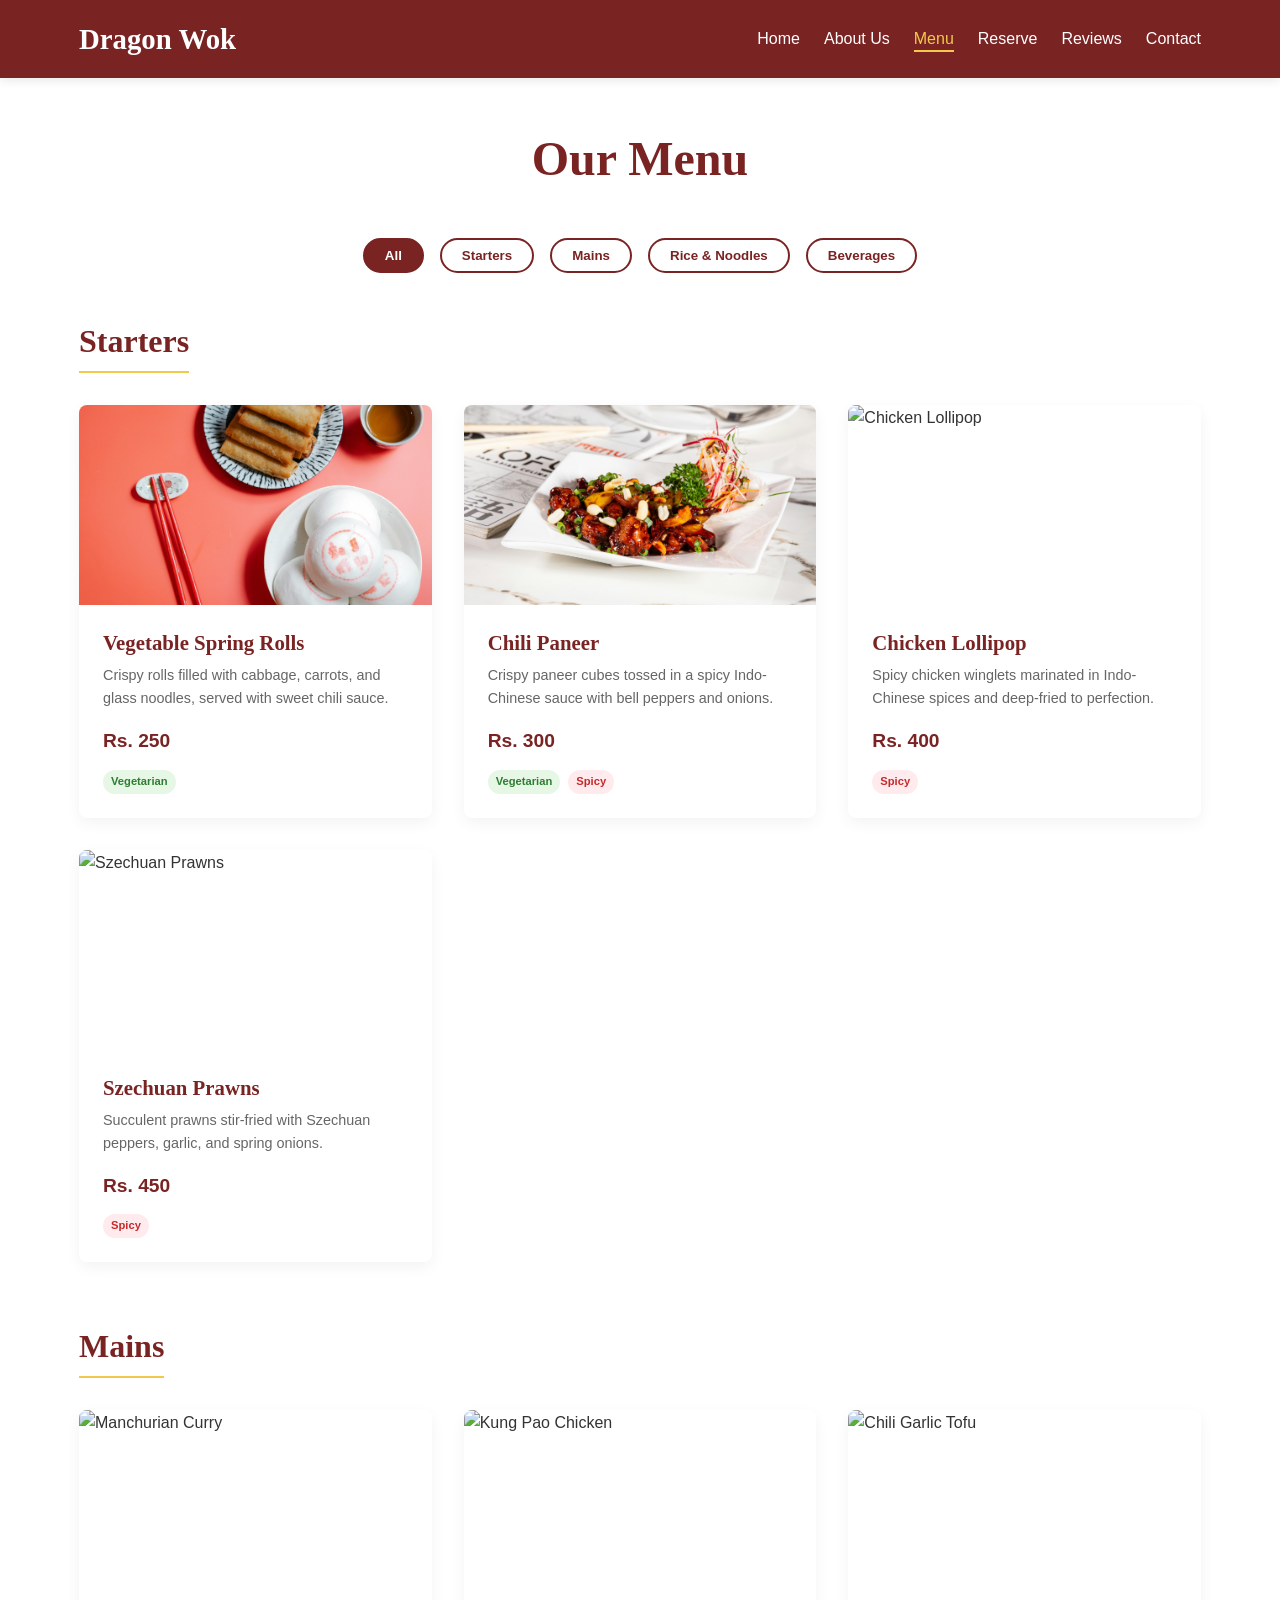
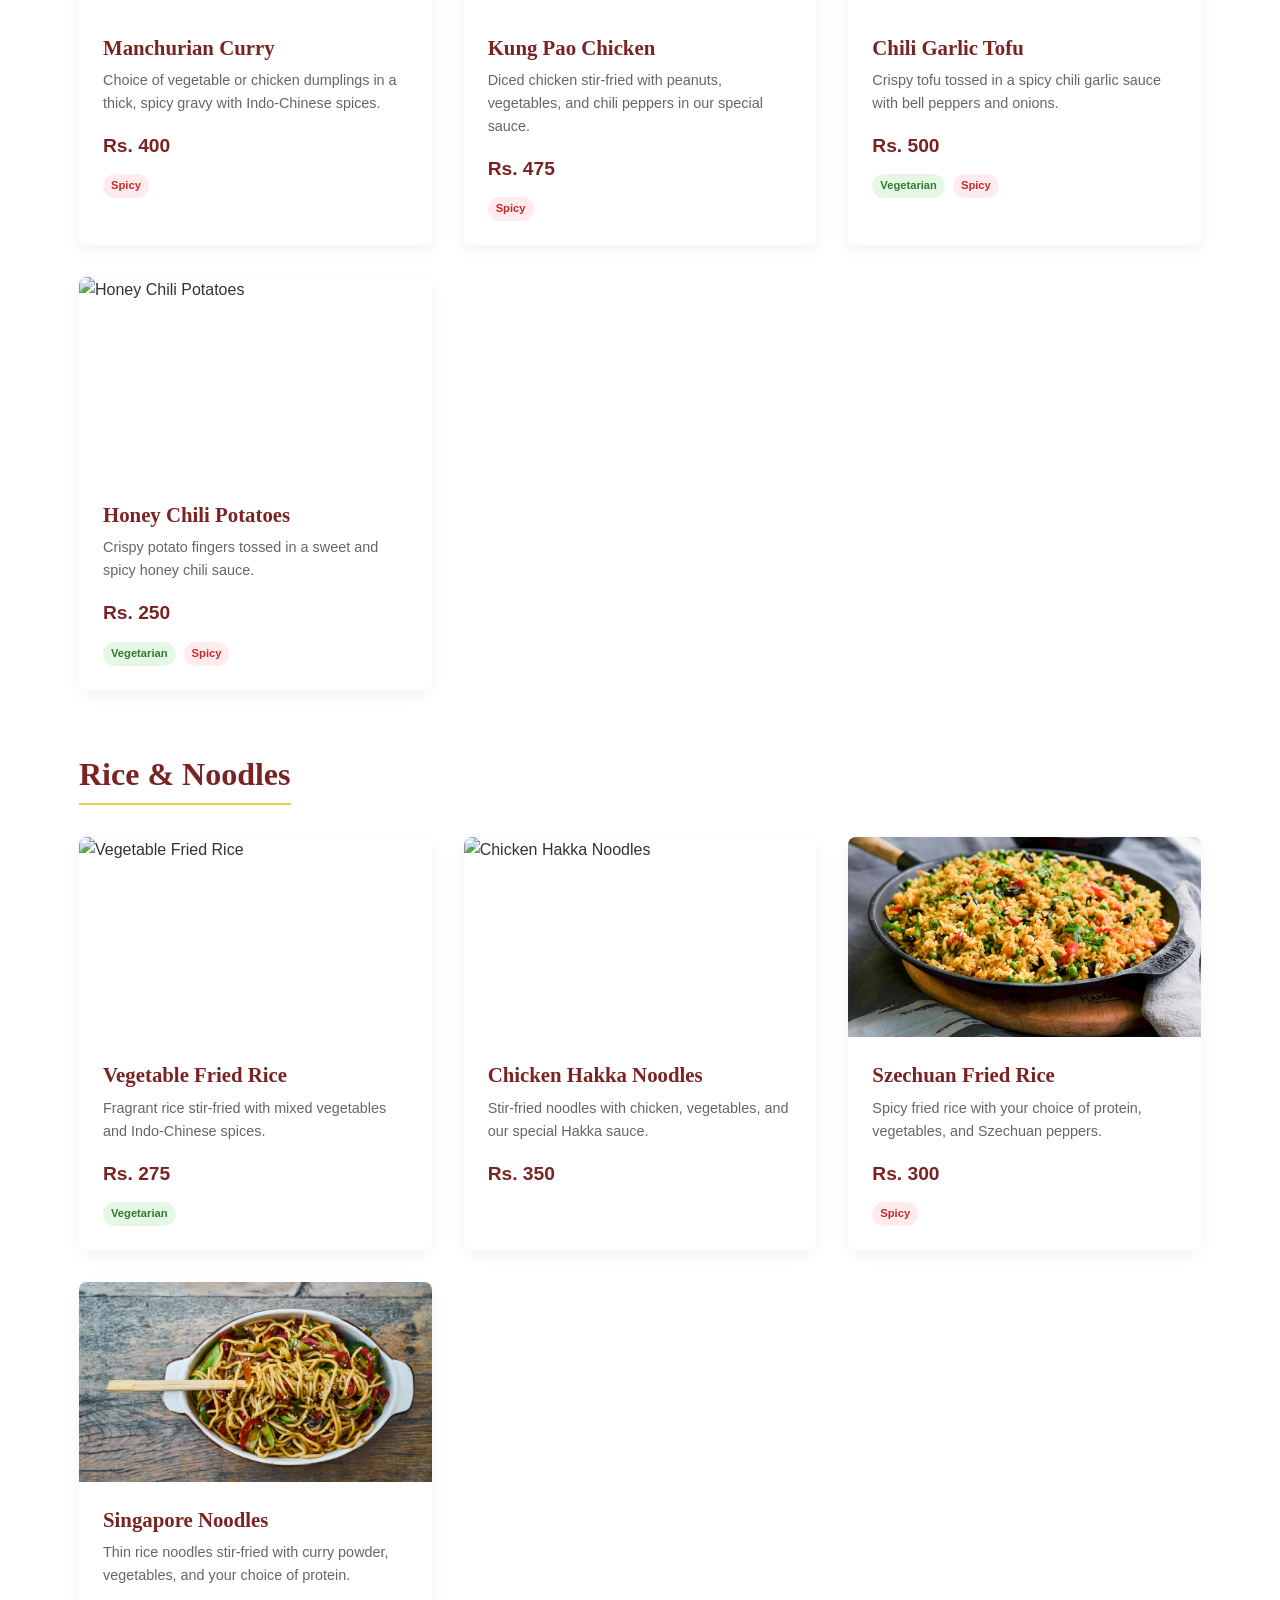
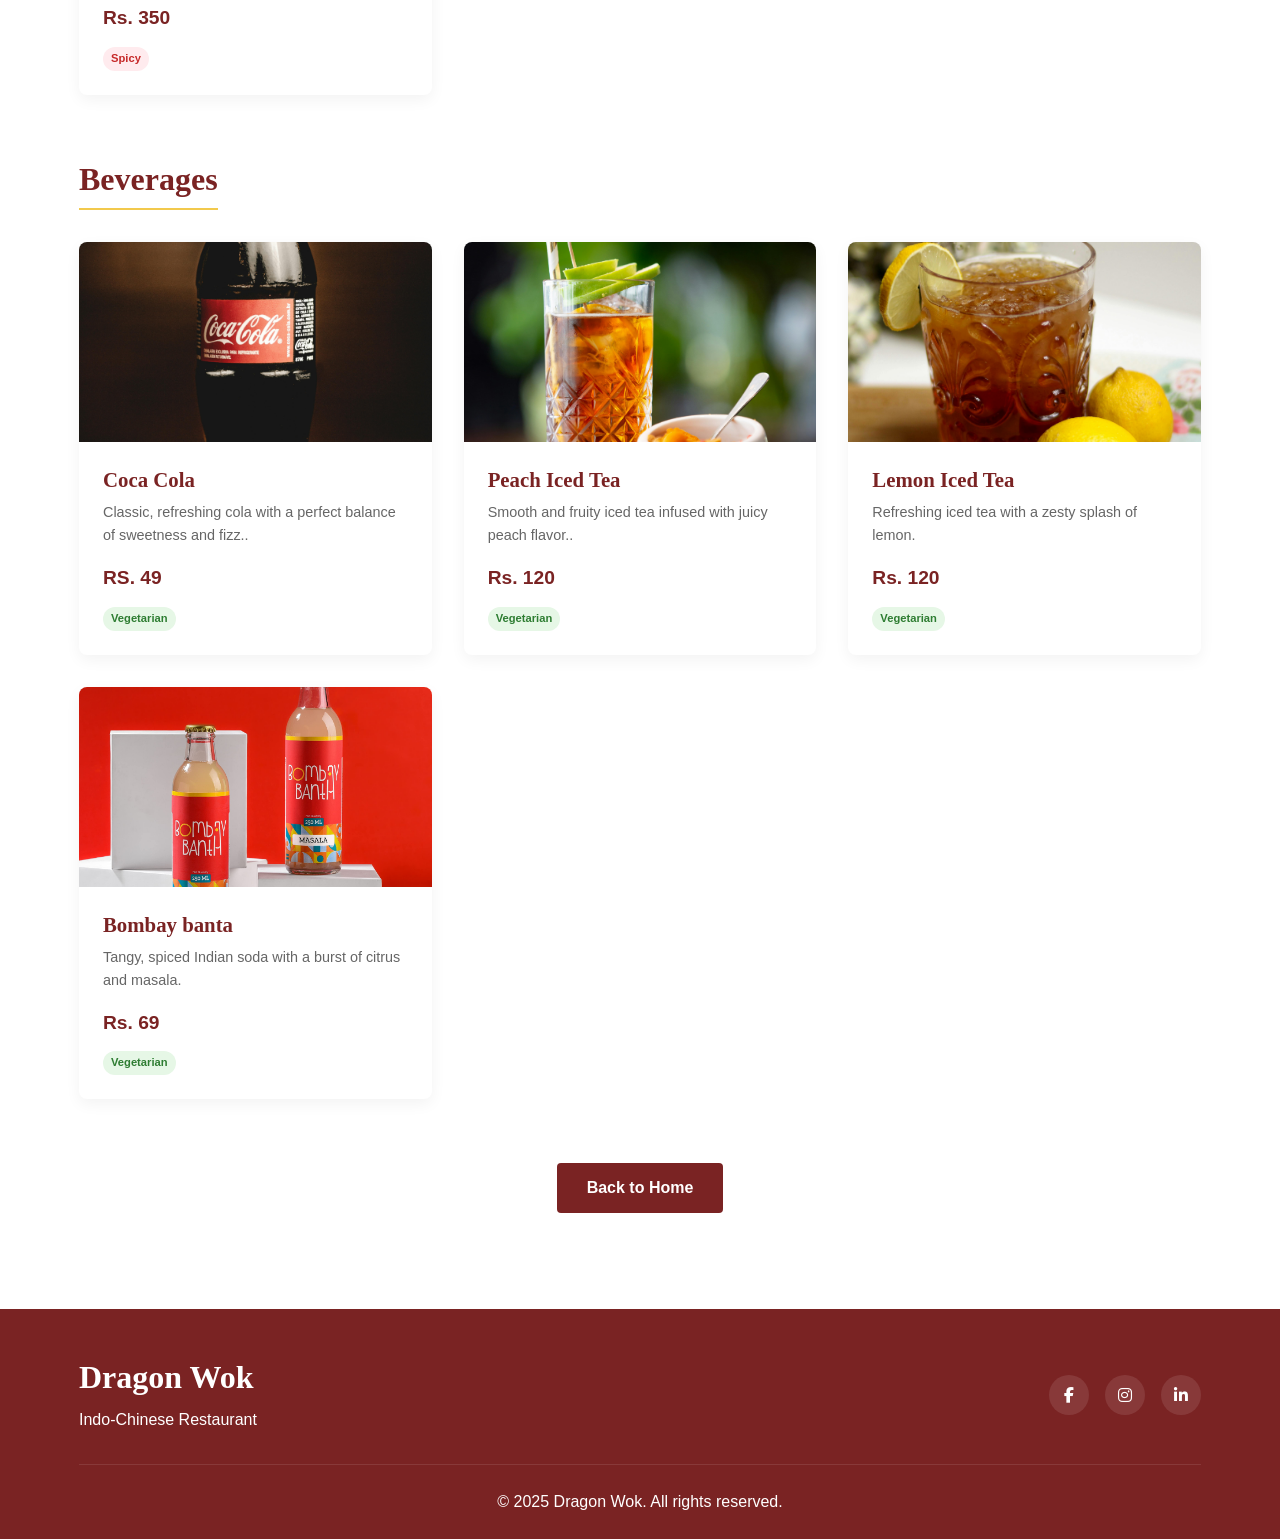
==== commit 596767c0: "Update menu.html" ====
--- a/menu.html
+++ b/menu.html
@@ -51,7 +51,7 @@
                 <div class="menu-grid">
                     <div class="menu-item" data-category="starters">
                         <div class="menu-item-img">
-                            <img src="images/spring-rolls.jpg" alt="Vegetable Spring Rolls">
+                            <img src="pexels-angela-roma-7363744.jpg" alt="Vegetable Spring Rolls">
                         </div>
                         <div class="menu-item-content">
                             <h3>Vegetable Spring Rolls</h3>
@@ -64,7 +64,7 @@
                     </div>
                     <div class="menu-item" data-category="starters">
                         <div class="menu-item-img">
-                            <img src="images/chili-paneer.jpg" alt="Chili Paneer">
+                            <img src="pexels-shootsaga-30708204.jpg" alt="Chili Paneer">
                         </div>
                         <div class="menu-item-content">
                             <h3>Chili Paneer</h3>
@@ -185,7 +185,7 @@
                     </div>
                     <div class="menu-item" data-category="rice-noodles">
                         <div class="menu-item-img">
-                            <img src="images/hakka-noodles.jpg" alt="Chicken Hakka Noodles">
+                            <img src="" alt="Chicken Hakka Noodles">
                         </div>
                         <div class="menu-item-content">
                             <h3>Chicken Hakka Noodles</h3>
@@ -195,7 +195,7 @@
                     </div>
                     <div class="menu-item" data-category="rice-noodles">
                         <div class="menu-item-img">
-                            <img src="images/szechuan-rice.jpg" alt="Szechuan Fried Rice">
+                            <img src="pexels-nadja-17910326.jpg" alt="Szechuan Fried Rice">
                         </div>
                         <div class="menu-item-content">
                             <h3>Szechuan Fried Rice</h3>
@@ -208,7 +208,7 @@
                     </div>
                     <div class="menu-item" data-category="rice-noodles">
                         <div class="menu-item-img">
-                            <img src="images/singapore-noodles.jpg" alt="Singapore Noodles">
+                            <img src="pexels-enginakyurt-2347311.jpg" alt="Singapore Noodles">
                         </div>
                         <div class="menu-item-content">
                             <h3>Singapore Noodles</h3>
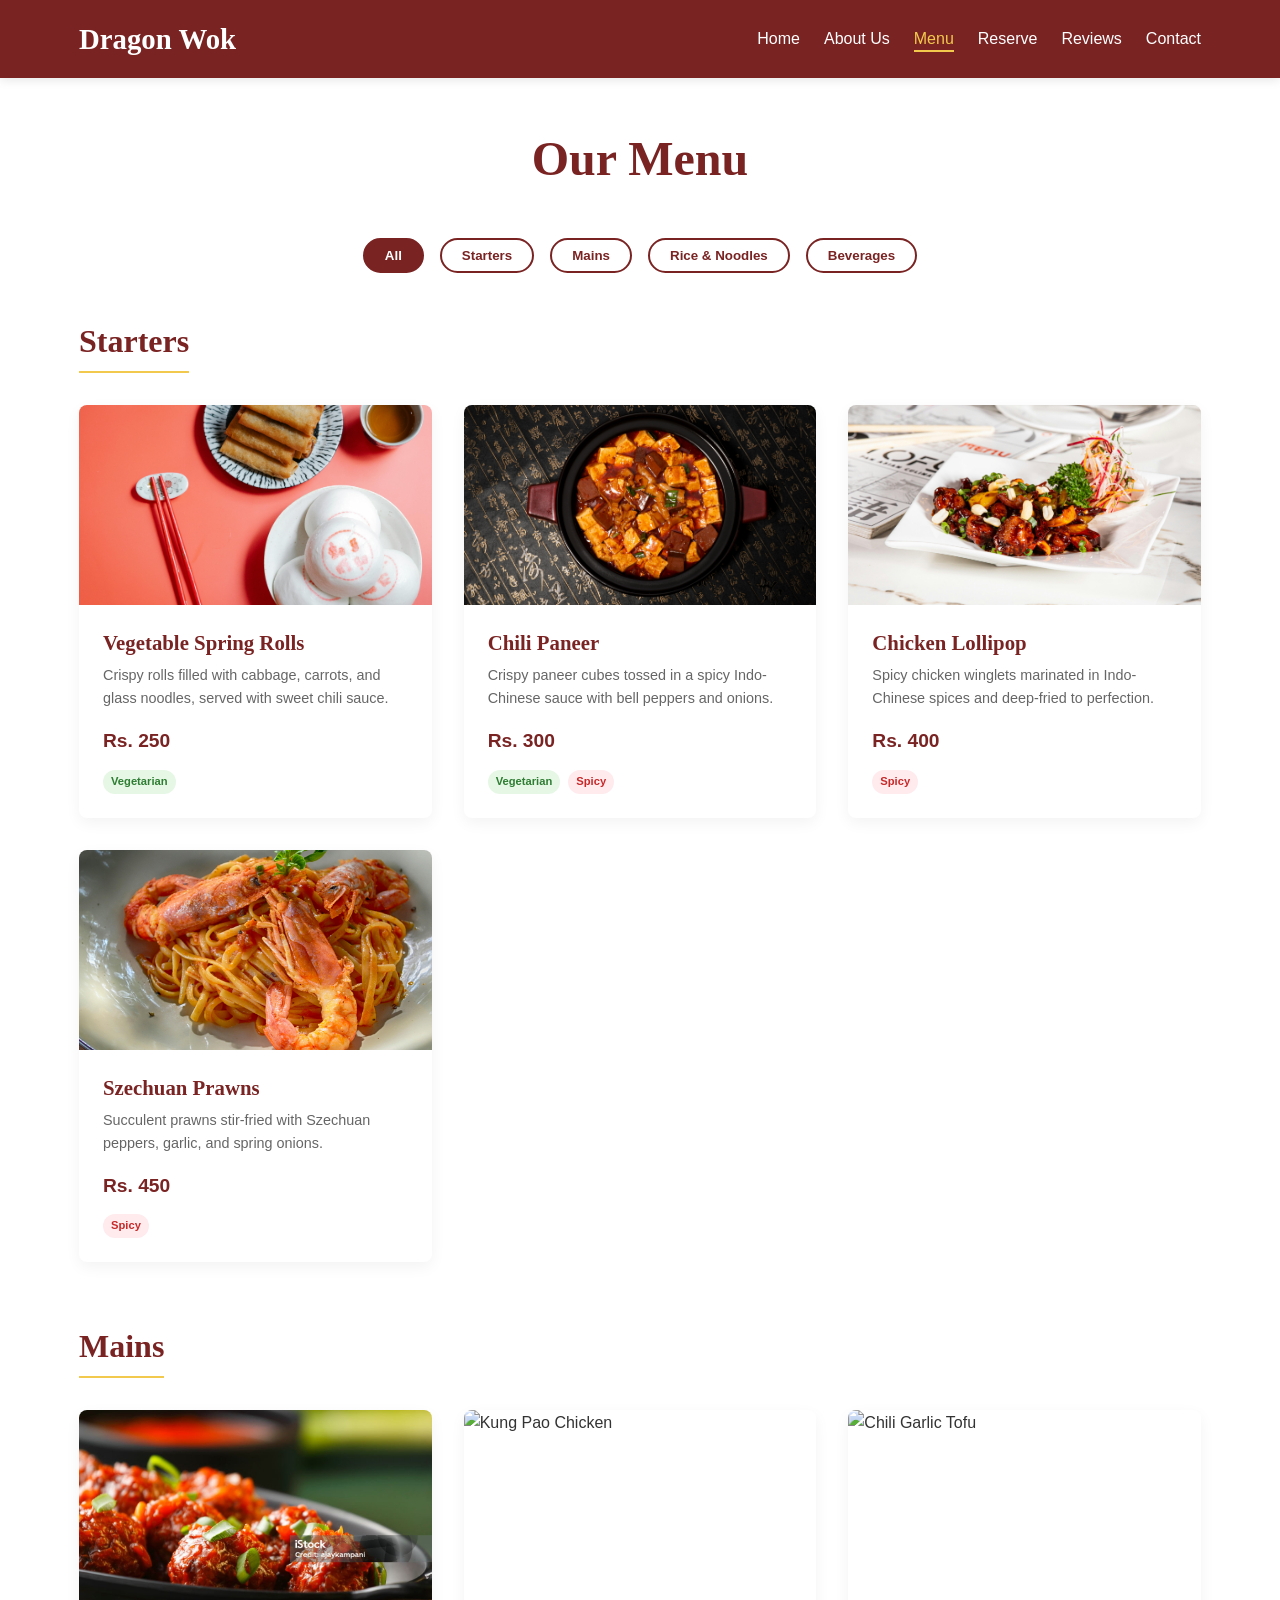
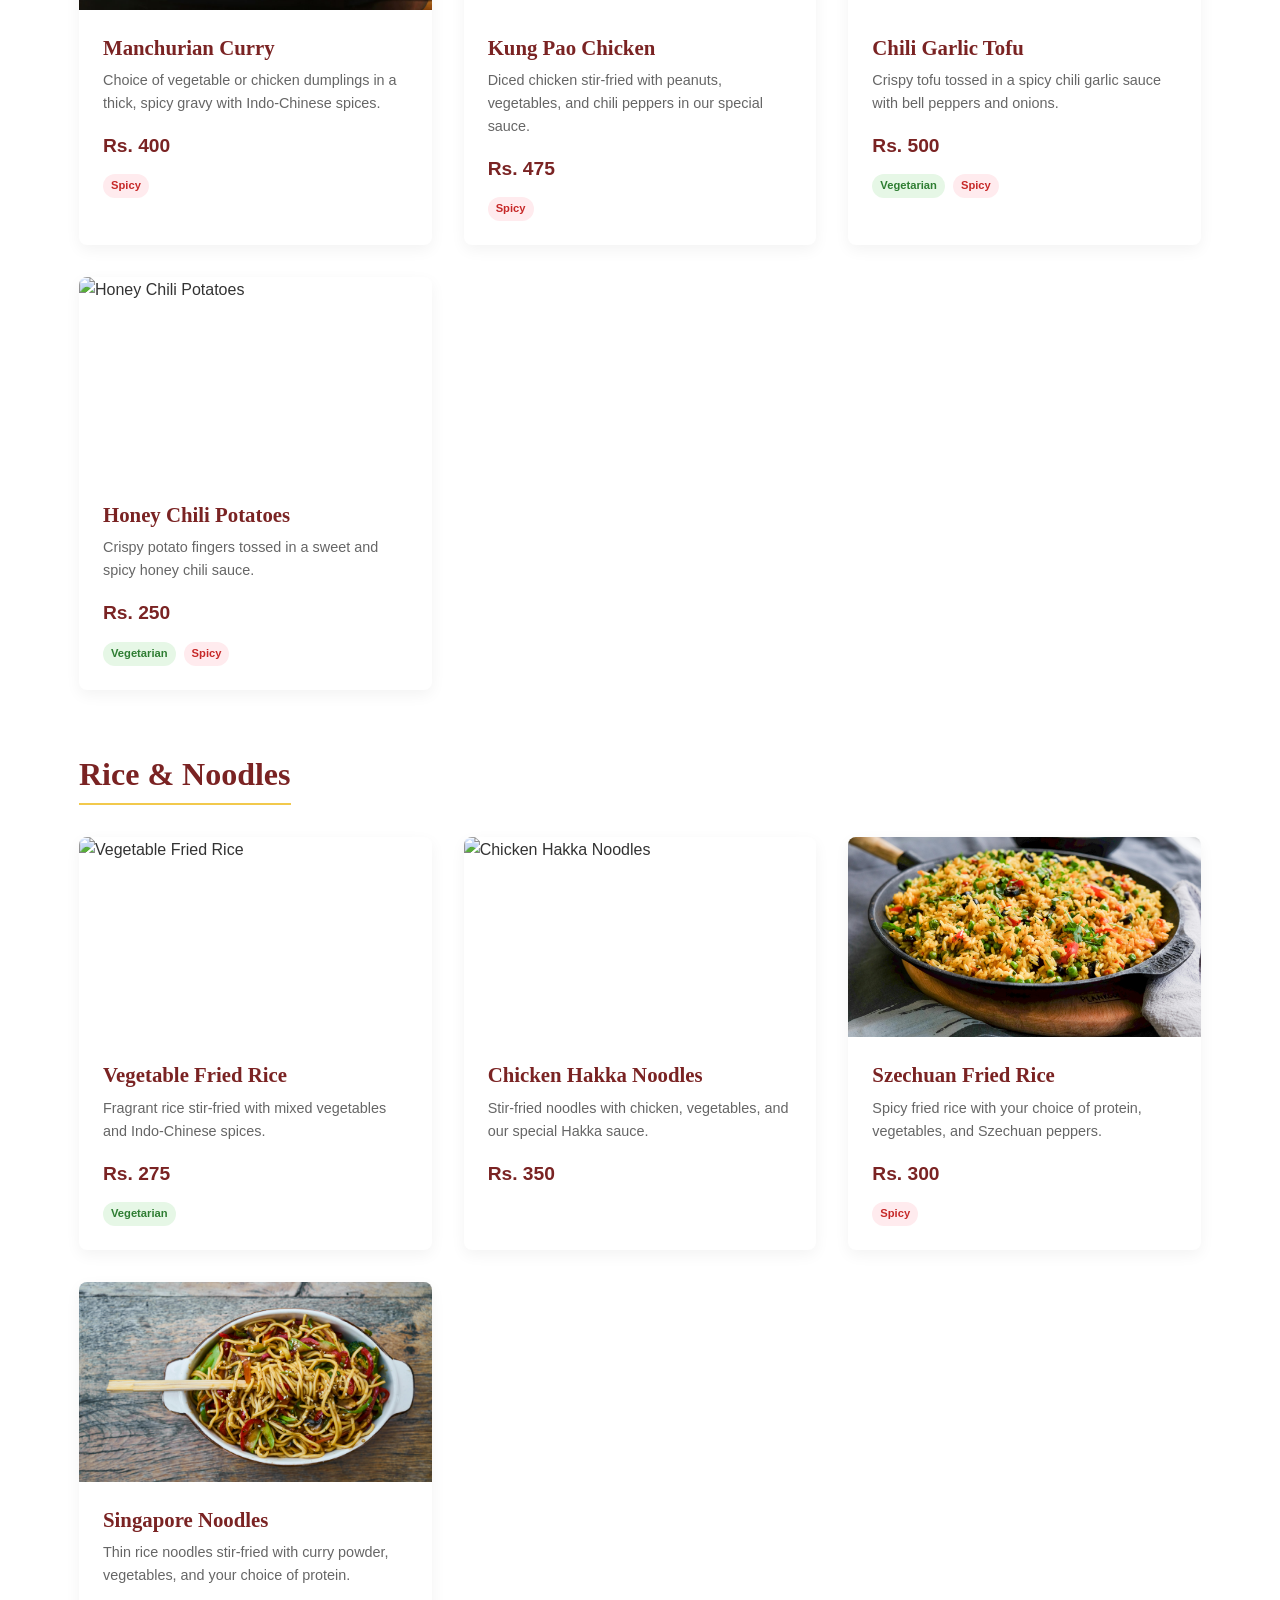
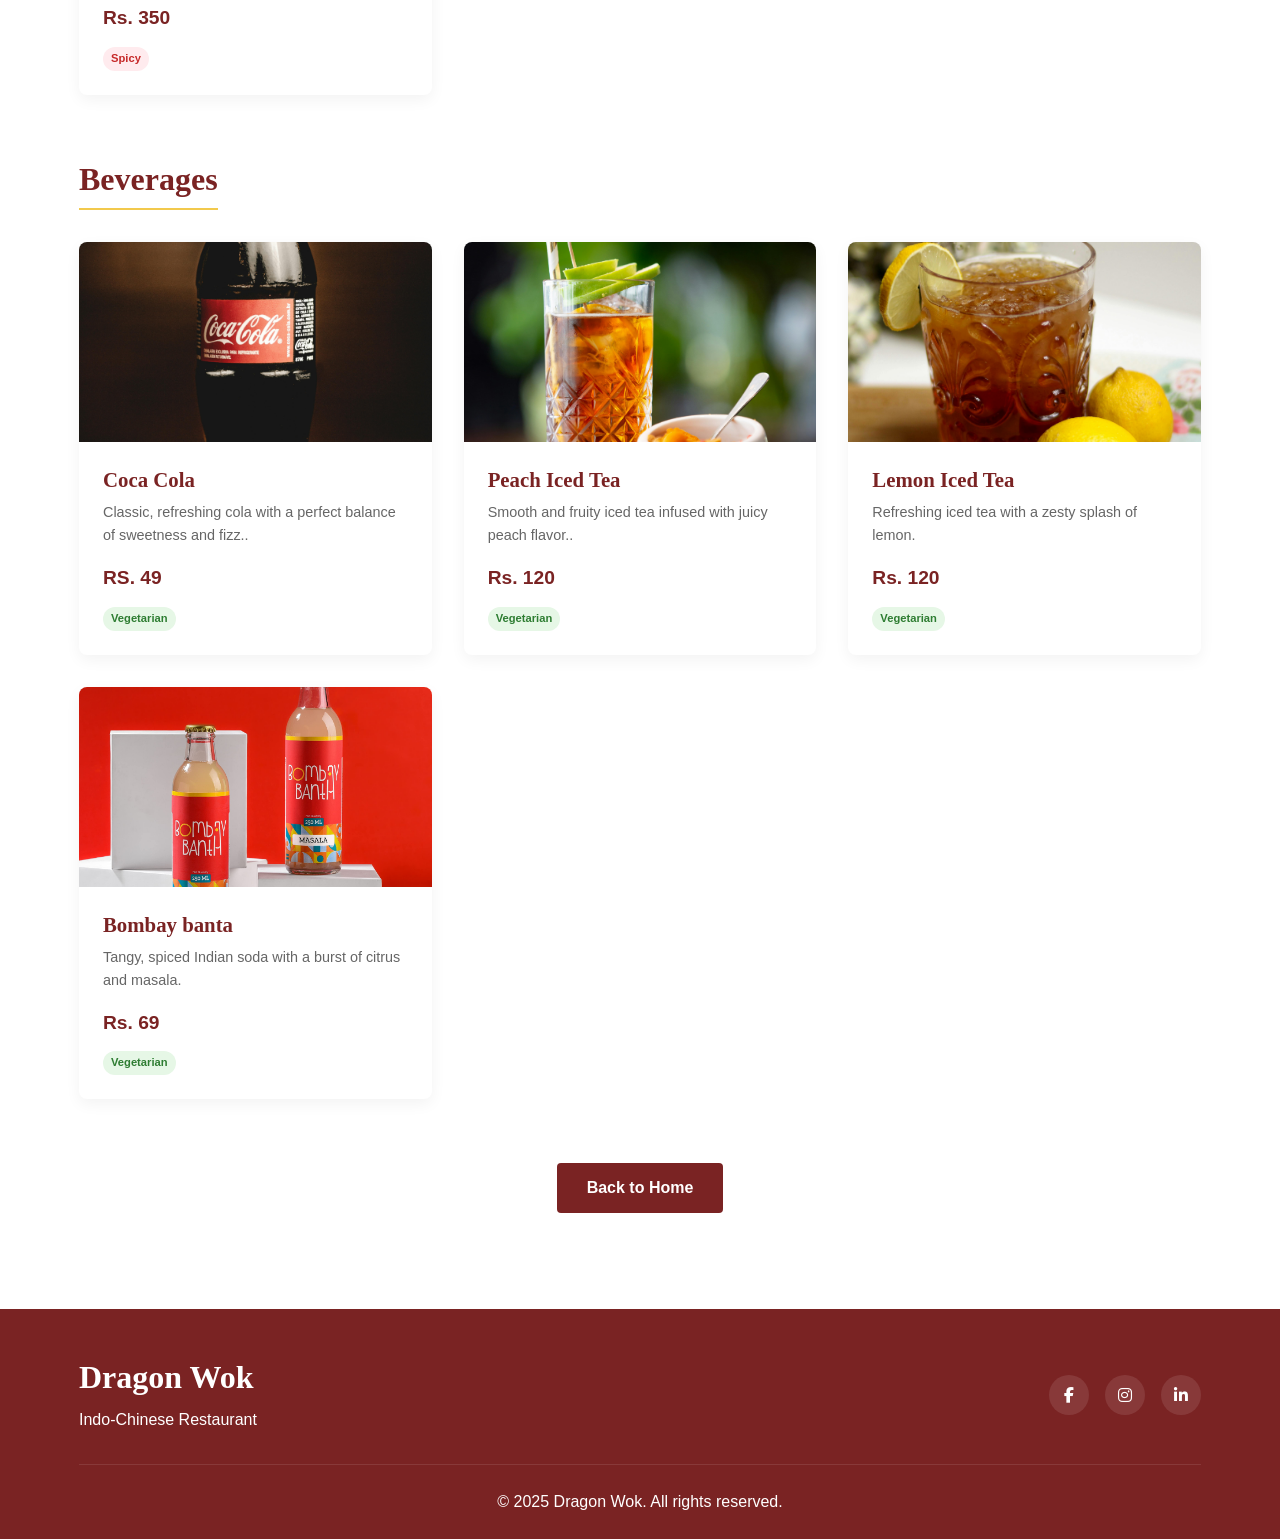
==== commit a4064993: "Update menu.html" ====
--- a/menu.html
+++ b/menu.html
@@ -64,7 +64,7 @@
                     </div>
                     <div class="menu-item" data-category="starters">
                         <div class="menu-item-img">
-                            <img src="pexels-shootsaga-30708204.jpg" alt="Chili Paneer">
+                            <img src="pexels-change-c-c-974768353-20943936.jpg" alt="Chili Paneer">
                         </div>
                         <div class="menu-item-content">
                             <h3>Chili Paneer</h3>
@@ -78,7 +78,7 @@
                     </div>
                     <div class="menu-item" data-category="starters">
                         <div class="menu-item-img">
-                            <img src="images/chicken-lollipop.jpg" alt="Chicken Lollipop">
+                            <img src="pexels-shootsaga-30708204.jpg" alt="Chicken Lollipop">
                         </div>
                         <div class="menu-item-content">
                             <h3>Chicken Lollipop</h3>
@@ -91,7 +91,7 @@
                     </div>
                     <div class="menu-item" data-category="starters">
                         <div class="menu-item-img">
-                            <img src="images/szechuan-prawns.jpg" alt="Szechuan Prawns">
+                            <img src="pexels-dana-tentis-118658-725997.jpg" alt="Szechuan Prawns">
                         </div>
                         <div class="menu-item-content">
                             <h3>Szechuan Prawns</h3>
@@ -111,7 +111,7 @@
                 <div class="menu-grid">
                     <div class="menu-item" data-category="mains">
                         <div class="menu-item-img">
-                            <img src="images/manchurian-curry.jpg" alt="Manchurian Curry">
+                            <img src="istockphoto-1333972938-1024x1024.jpg" alt="Manchurian Curry">
                         </div>
                         <div class="menu-item-content">
                             <h3>Manchurian Curry</h3>
@@ -124,7 +124,7 @@
                     </div>
                     <div class="menu-item" data-category="mains">
                         <div class="menu-item-img">
-                            <img src="images/kung-pao-chicken.jpg" alt="Kung Pao Chicken">
+                            <img src="" alt="Kung Pao Chicken">
                         </div>
                         <div class="menu-item-content">
                             <h3>Kung Pao Chicken</h3>
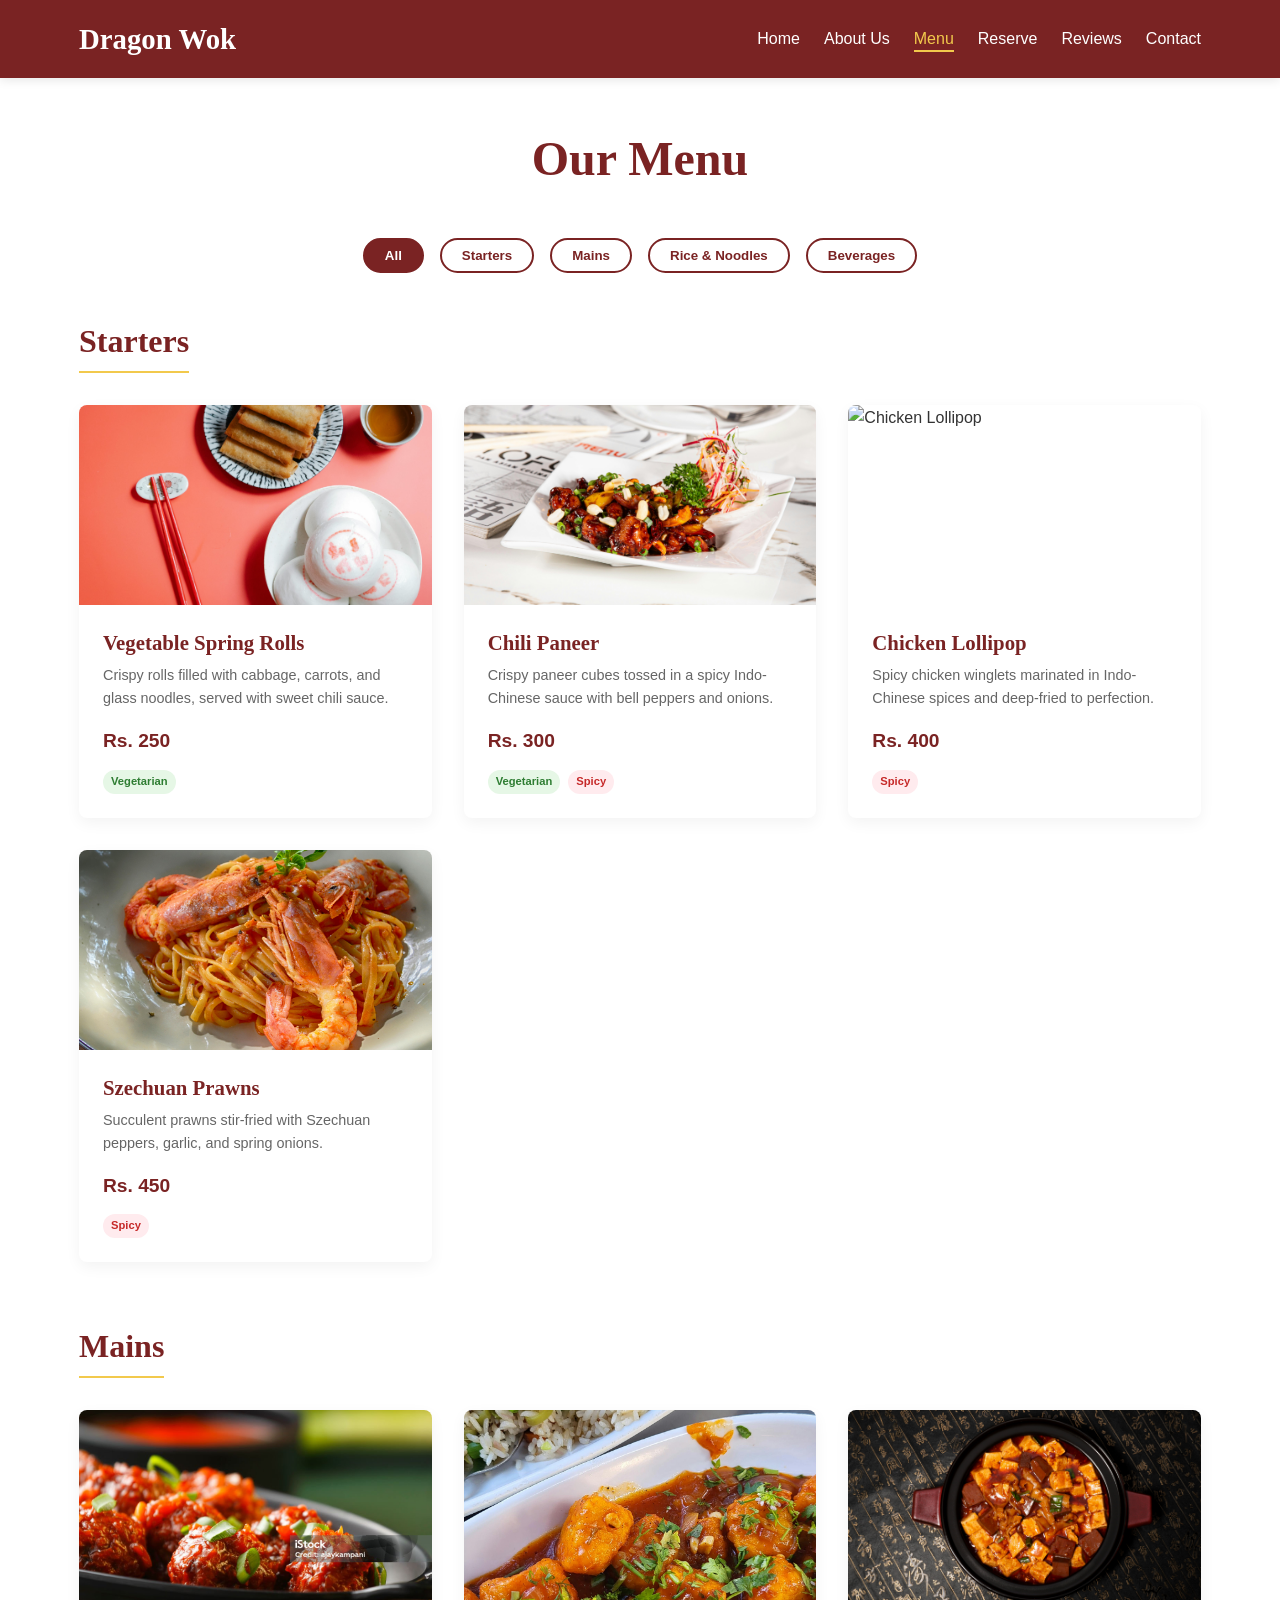
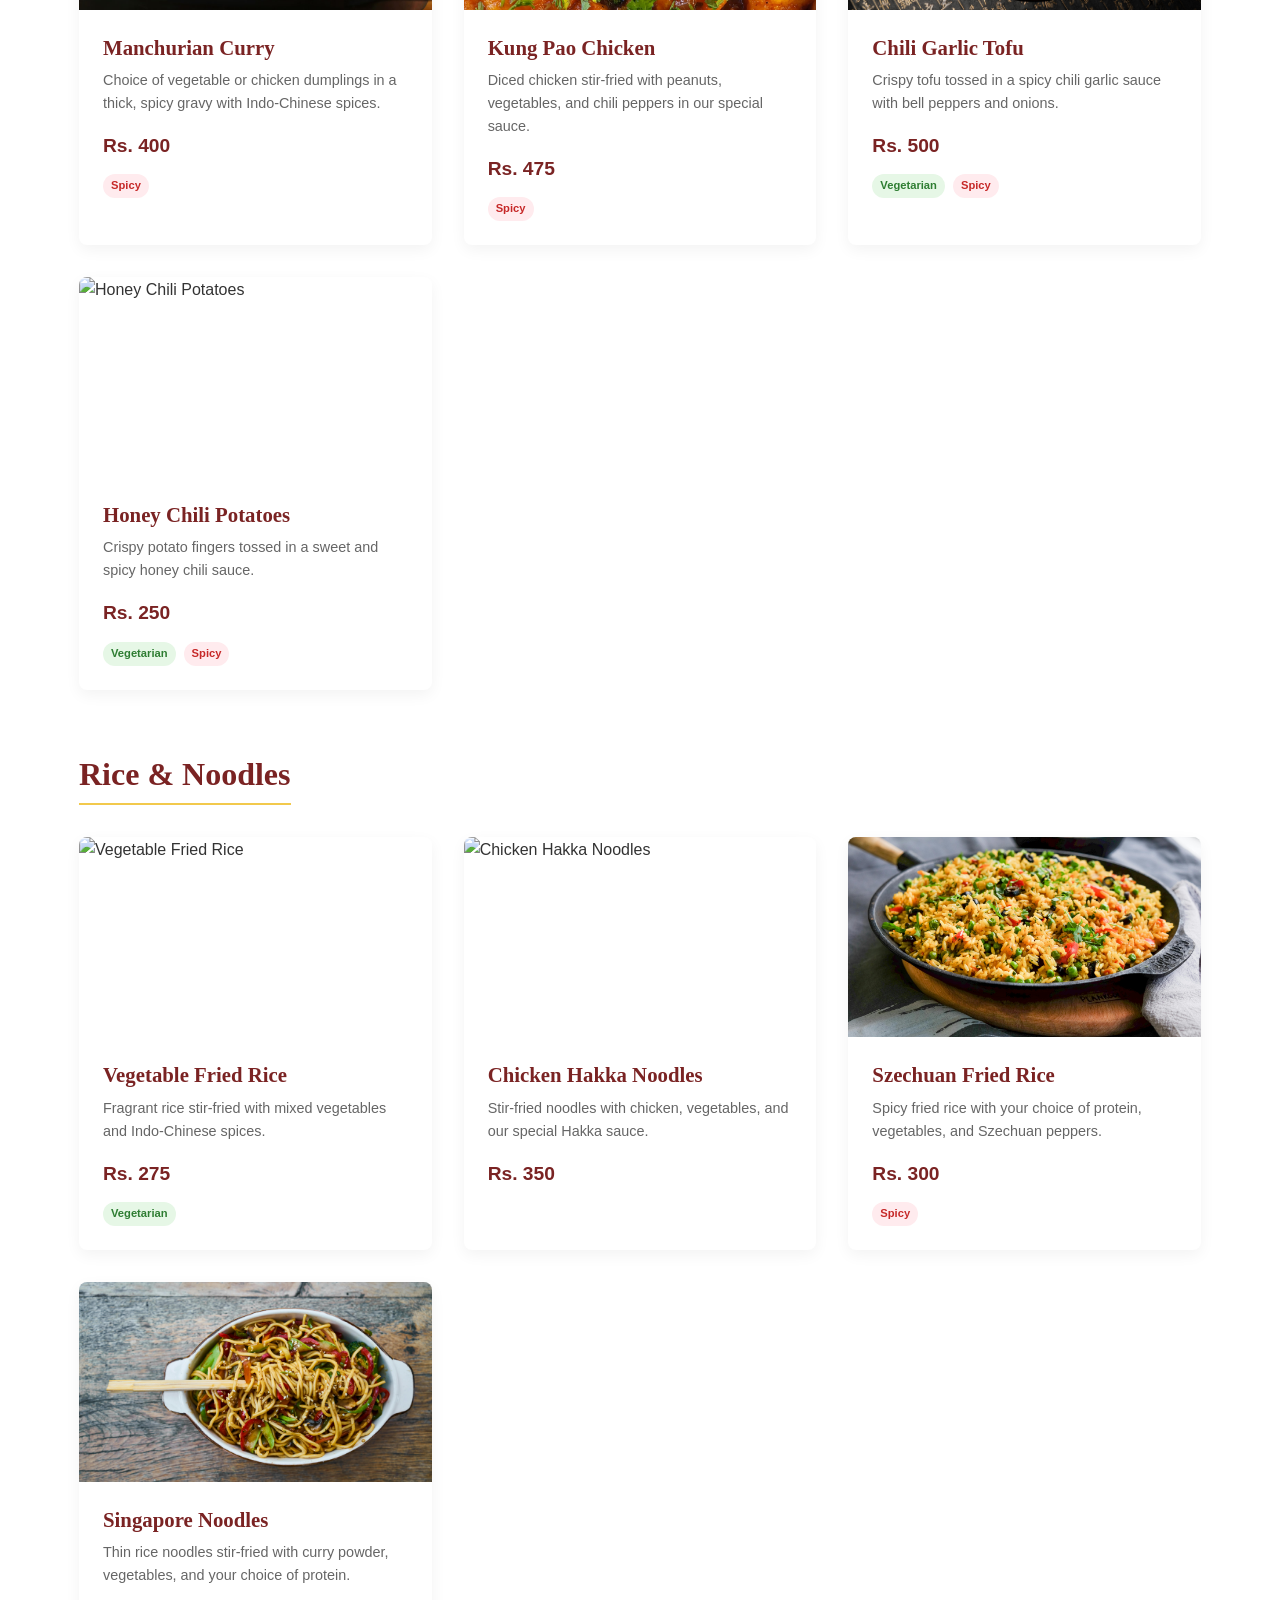
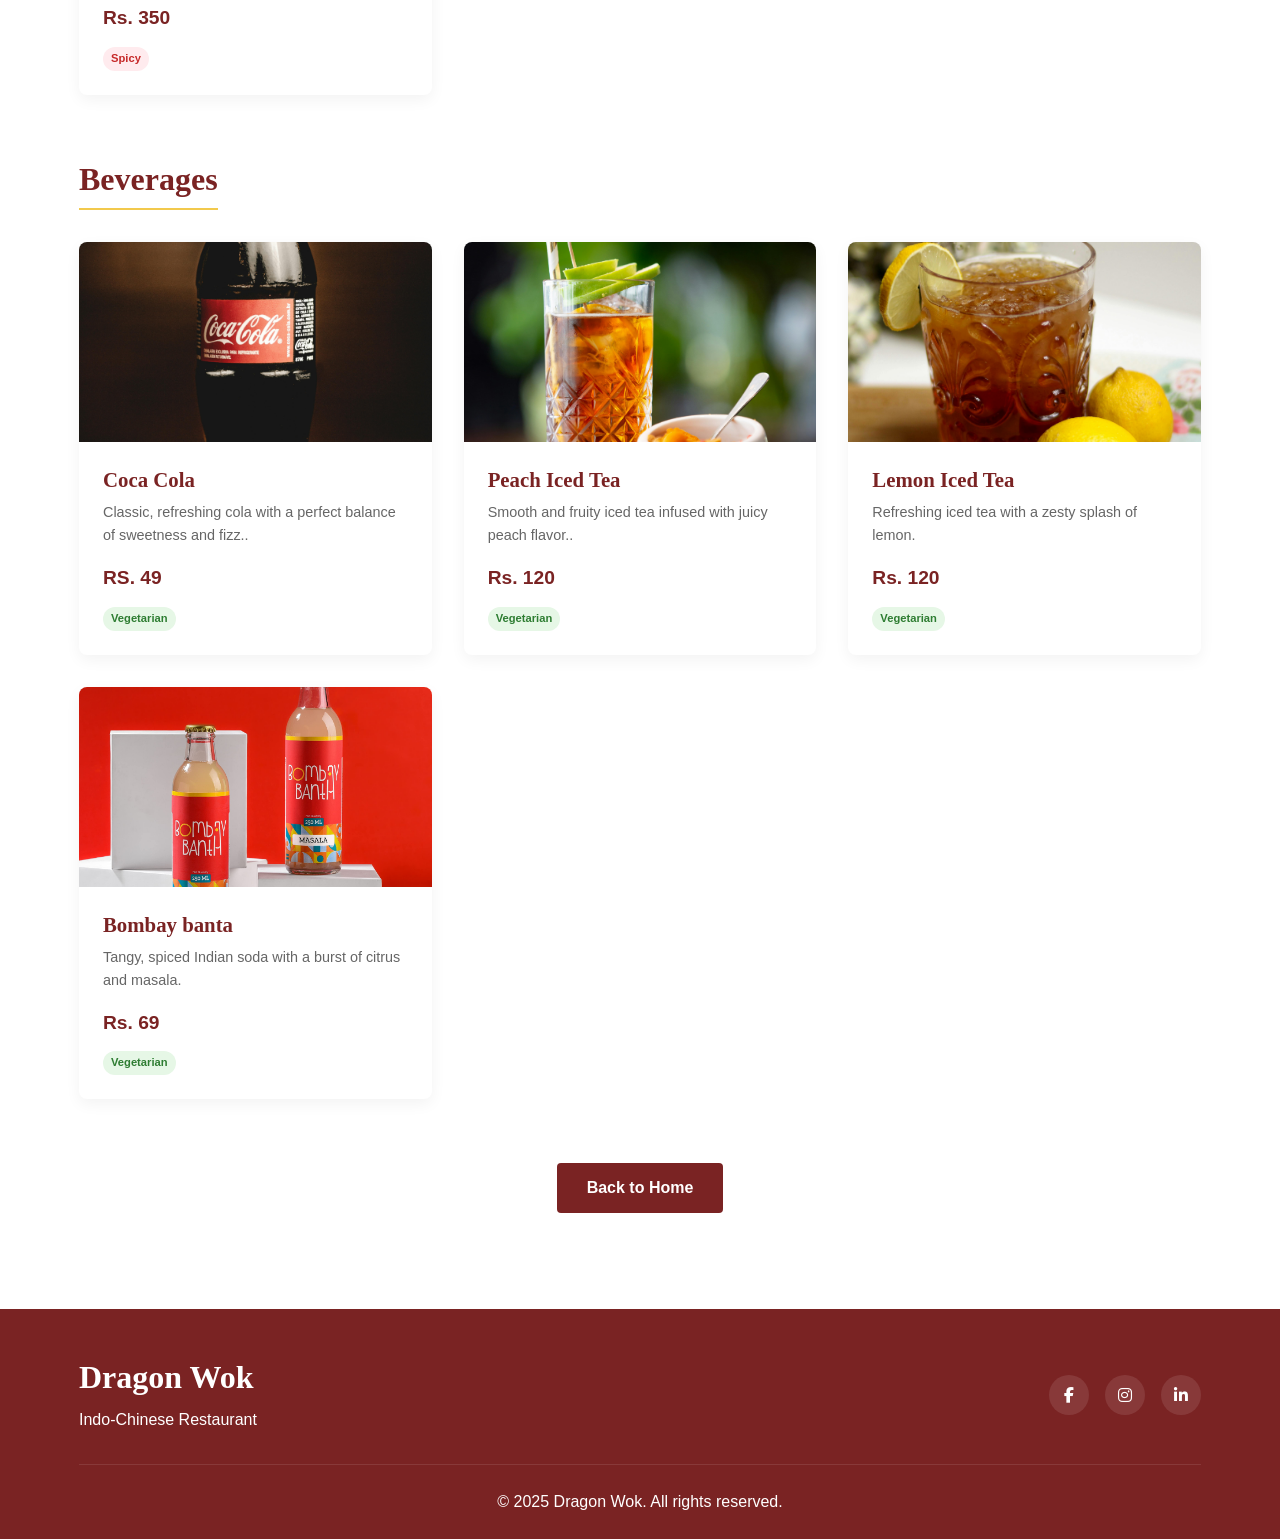
==== commit eca9dea4: "Update menu.html" ====
--- a/menu.html
+++ b/menu.html
@@ -64,7 +64,7 @@
                     </div>
                     <div class="menu-item" data-category="starters">
                         <div class="menu-item-img">
-                            <img src="pexels-change-c-c-974768353-20943936.jpg" alt="Chili Paneer">
+                            <img src="pexels-shootsaga-30708204.jpg" alt="Chili Paneer">
                         </div>
                         <div class="menu-item-content">
                             <h3>Chili Paneer</h3>
@@ -78,7 +78,7 @@
                     </div>
                     <div class="menu-item" data-category="starters">
                         <div class="menu-item-img">
-                            <img src="pexels-shootsaga-30708204.jpg" alt="Chicken Lollipop">
+                            <img src="" alt="Chicken Lollipop">
                         </div>
                         <div class="menu-item-content">
                             <h3>Chicken Lollipop</h3>
@@ -124,7 +124,7 @@
                     </div>
                     <div class="menu-item" data-category="mains">
                         <div class="menu-item-img">
-                            <img src="" alt="Kung Pao Chicken">
+                            <img src="pexels-grayomm-31783383.jpg" alt="Kung Pao Chicken">
                         </div>
                         <div class="menu-item-content">
                             <h3>Kung Pao Chicken</h3>
@@ -137,7 +137,7 @@
                     </div>
                     <div class="menu-item" data-category="mains">
                         <div class="menu-item-img">
-                            <img src="images/chili-garlic-tofu.jpg" alt="Chili Garlic Tofu">
+                            <img src="pexels-change-c-c-974768353-20943936.jpg" alt="Chili Garlic Tofu">
                         </div>
                         <div class="menu-item-content">
                             <h3>Chili Garlic Tofu</h3>
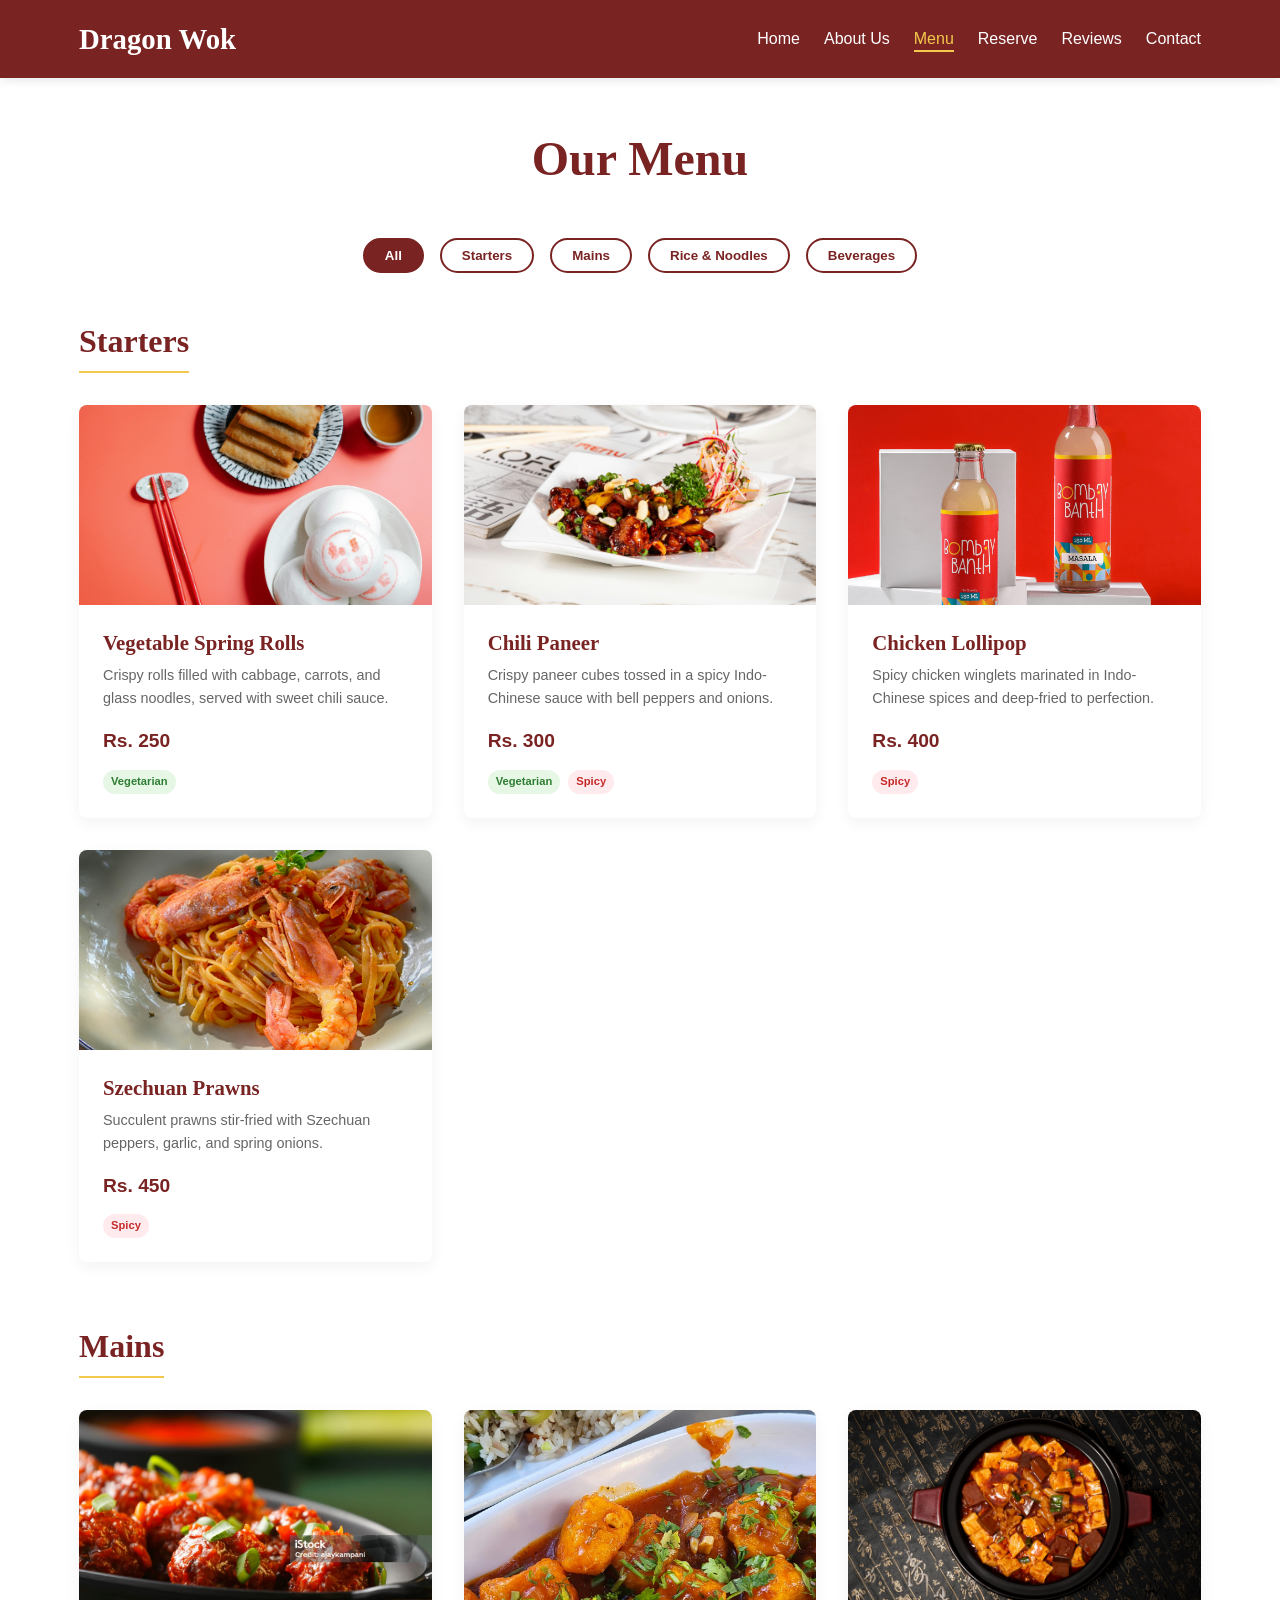
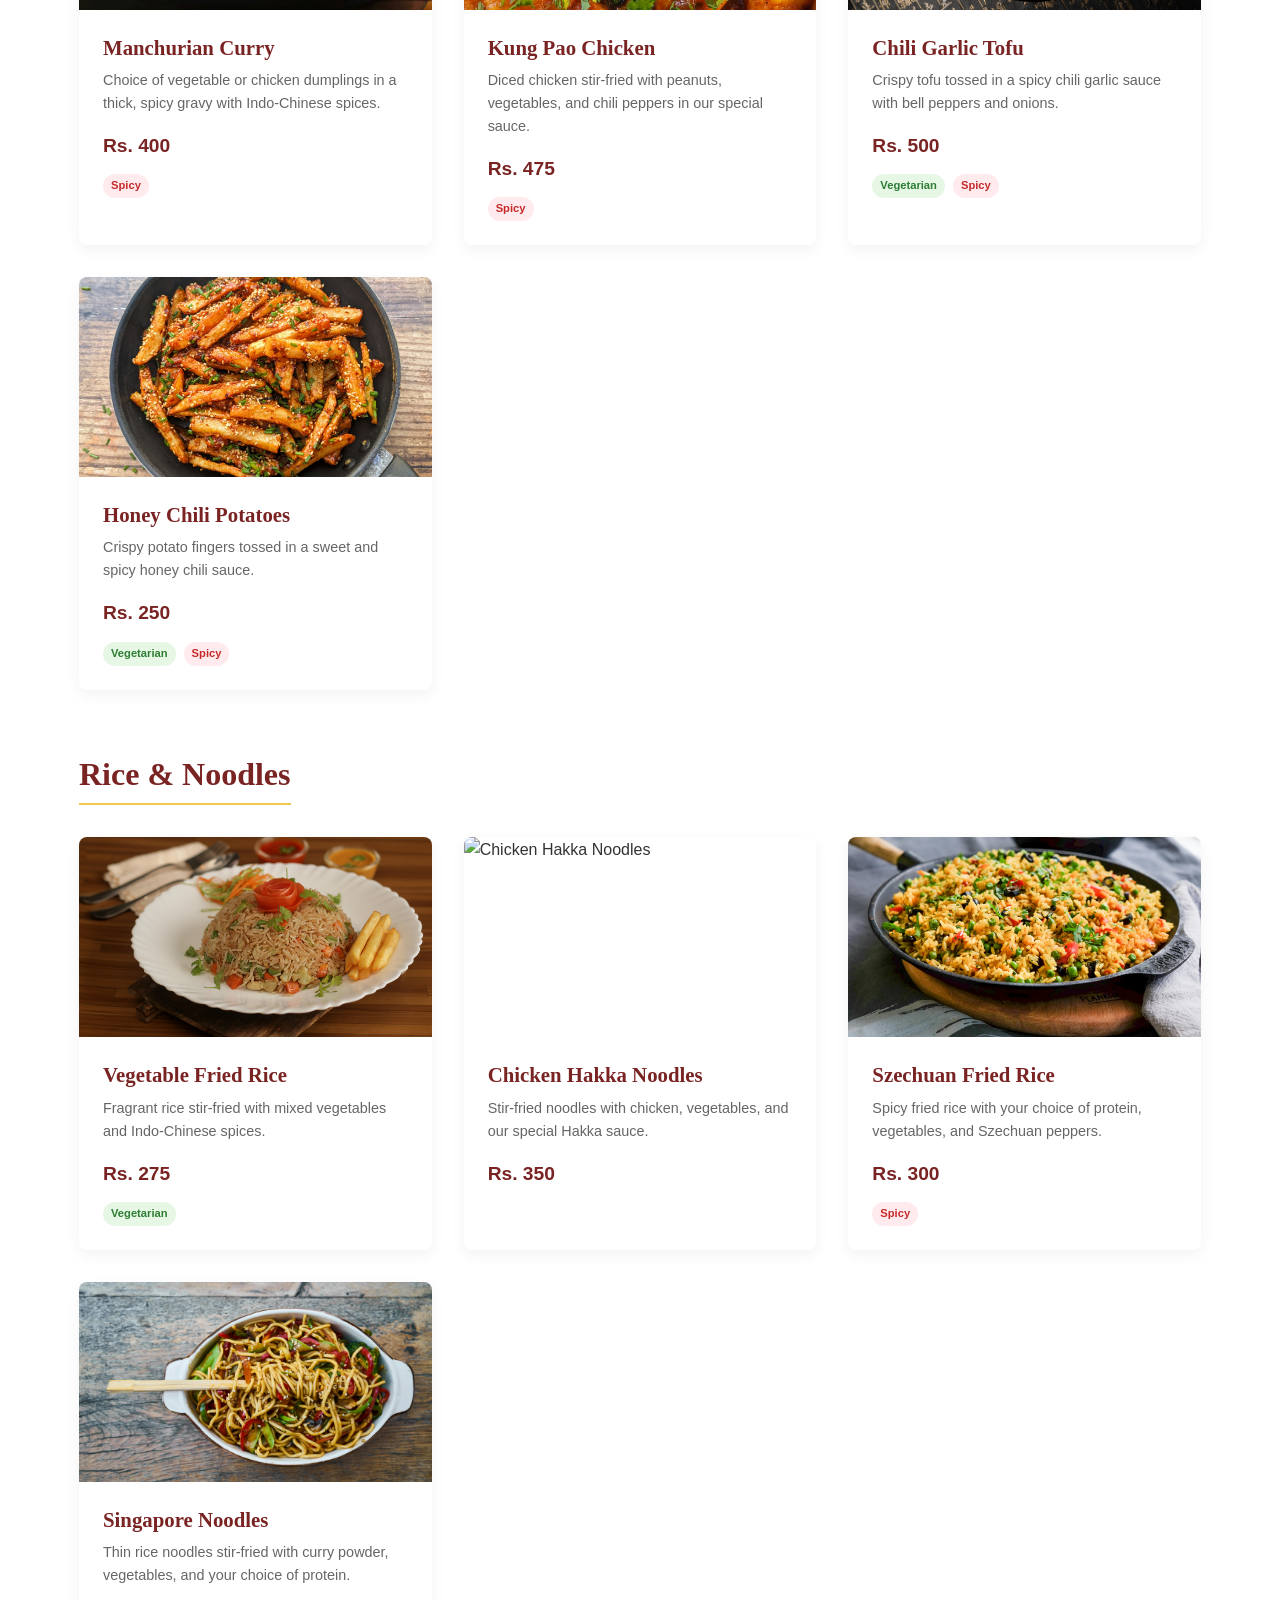
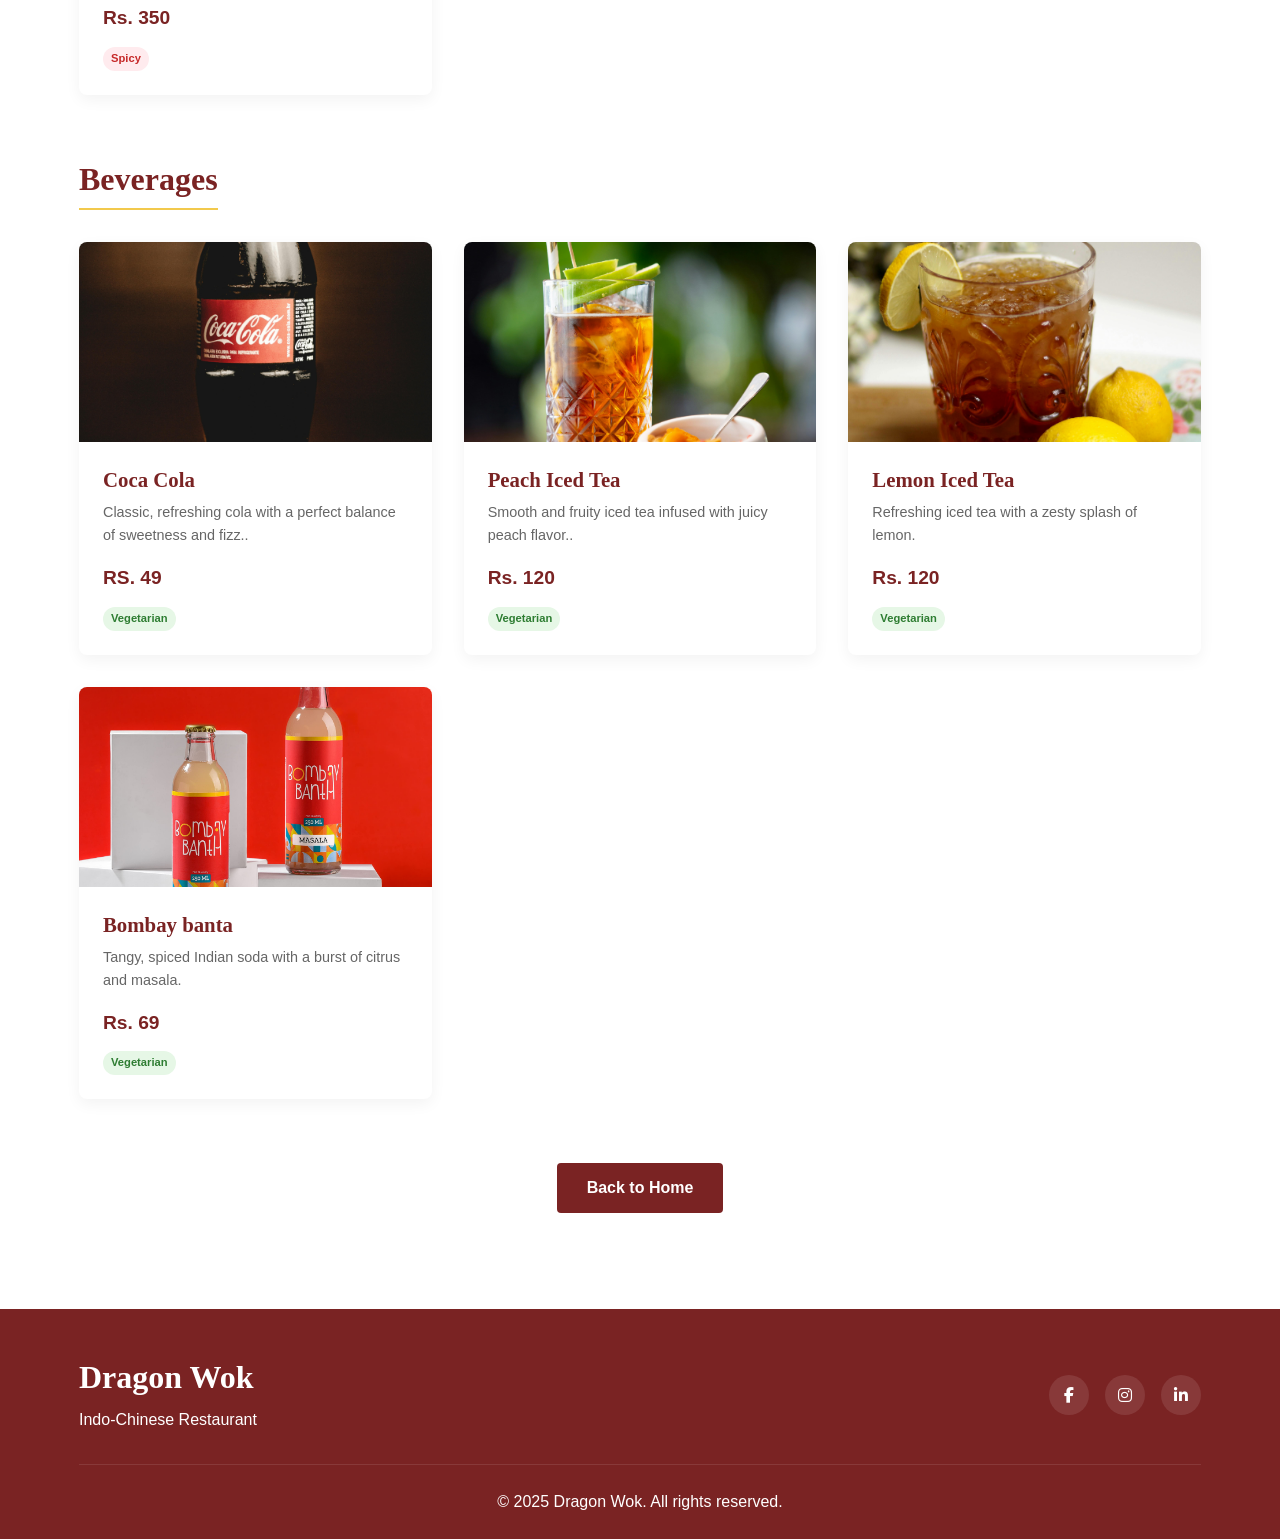
==== commit 4a699b5b: "Update menu.html" ====
--- a/menu.html
+++ b/menu.html
@@ -78,7 +78,7 @@
                     </div>
                     <div class="menu-item" data-category="starters">
                         <div class="menu-item-img">
-                            <img src="" alt="Chicken Lollipop">
+                            <img src="71seF6+8xJL.jpg" alt="Chicken Lollipop">
                         </div>
                         <div class="menu-item-content">
                             <h3>Chicken Lollipop</h3>
@@ -151,7 +151,7 @@
                     </div>
                     <div class="menu-item" data-category="mains">
                         <div class="menu-item-img">
-                            <img src="images/honey-chili-potatoes.jpg" alt="Honey Chili Potatoes">
+                            <img src="Honey-Chilli-Potato-Recipe-Step-By-Step-Instructions-scaled.jpg" alt="Honey Chili Potatoes">
                         </div>
                         <div class="menu-item-content">
                             <h3>Honey Chili Potatoes</h3>
@@ -172,7 +172,7 @@
                 <div class="menu-grid">
                     <div class="menu-item" data-category="rice-noodles">
                         <div class="menu-item-img">
-                            <img src="images/veg-fried-rice.jpg" alt="Vegetable Fried Rice">
+                            <img src="pexels-bishop-tamrakar-2246201-3926124.jpg" alt="Vegetable Fried Rice">
                         </div>
                         <div class="menu-item-content">
                             <h3>Vegetable Fried Rice</h3>
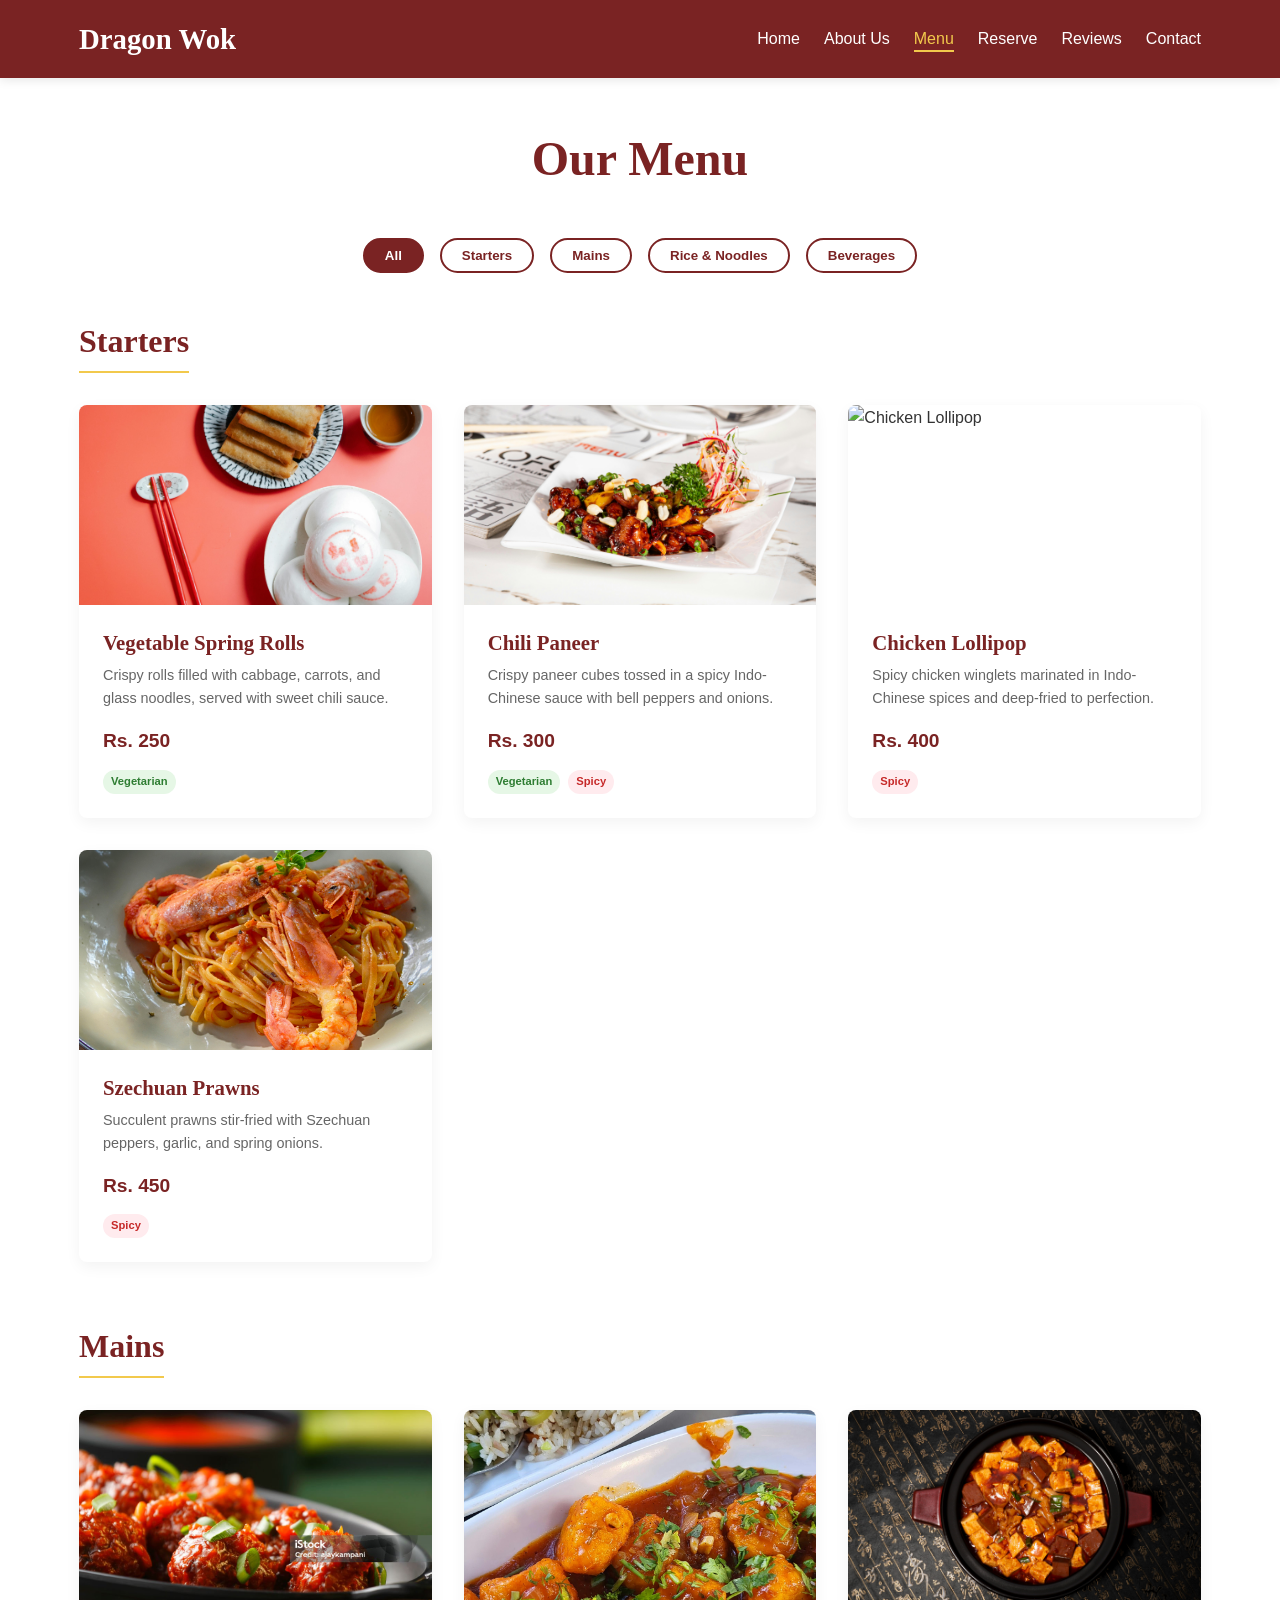
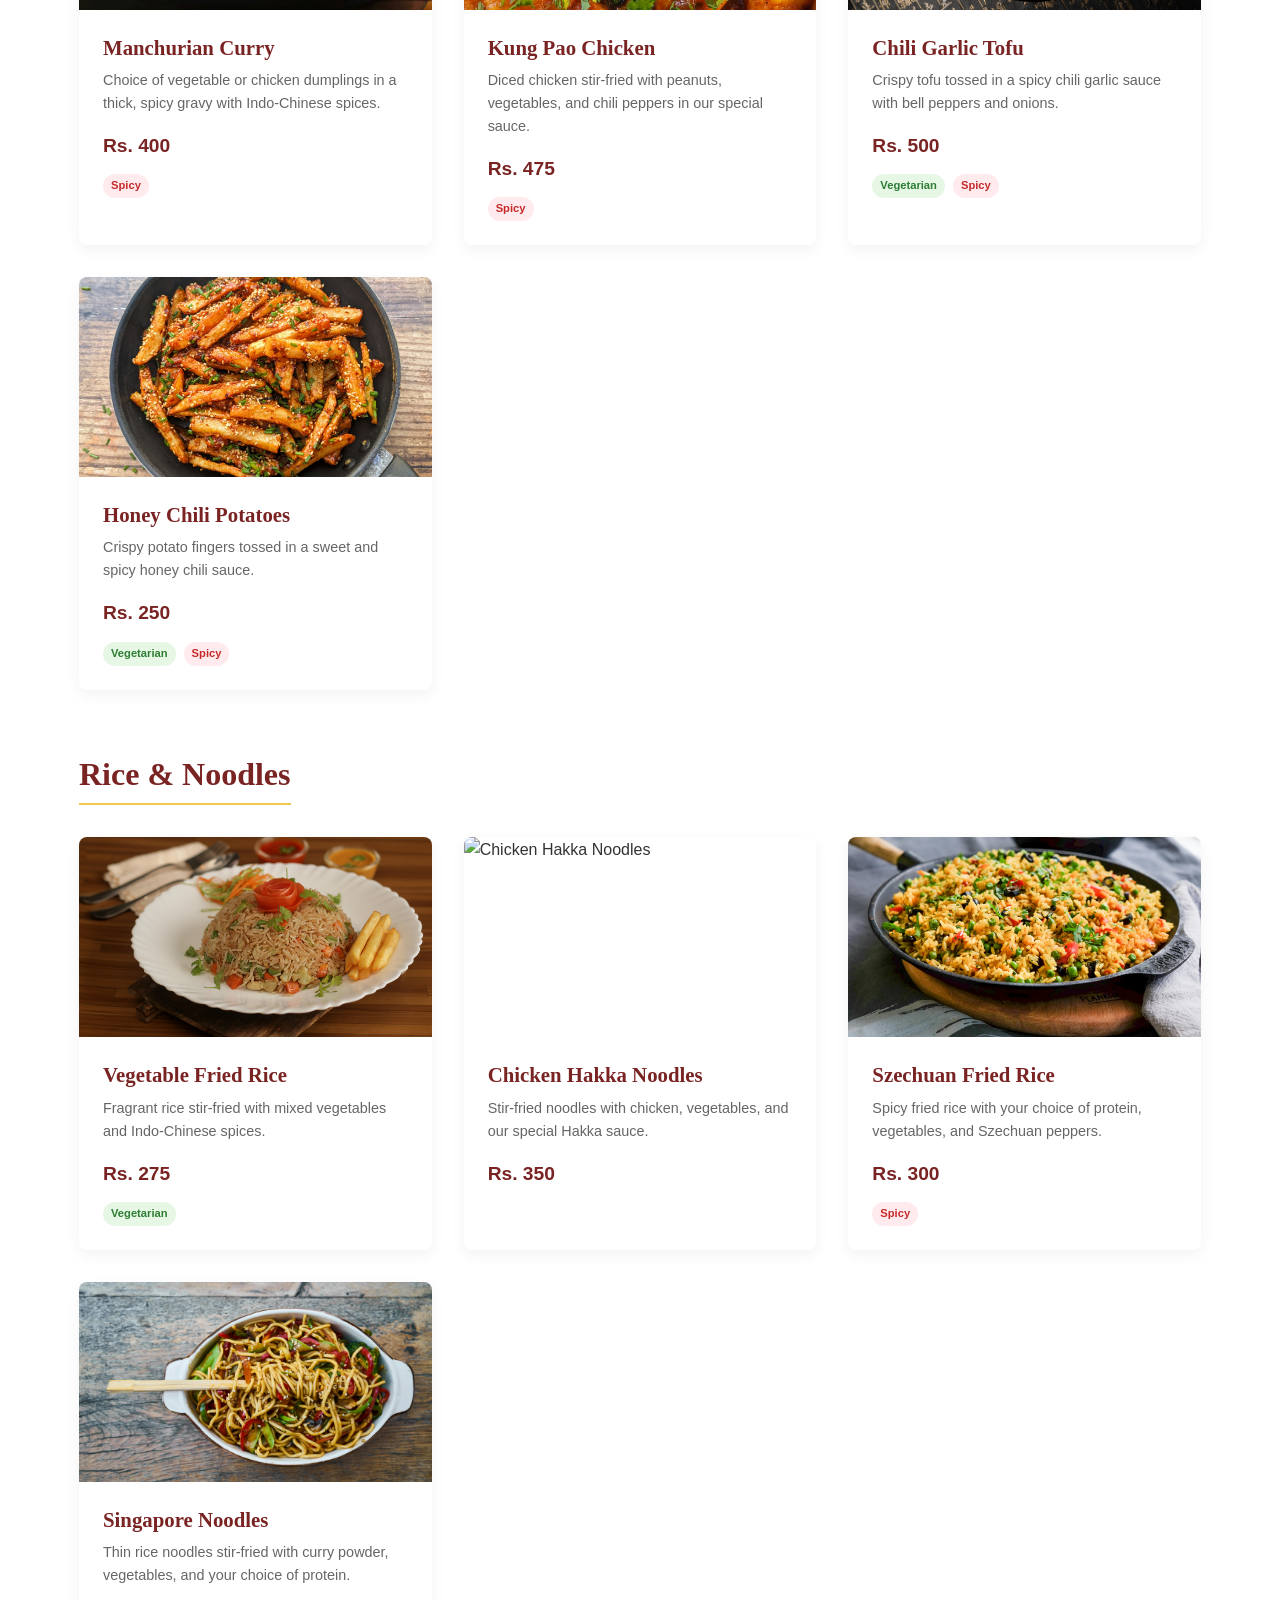
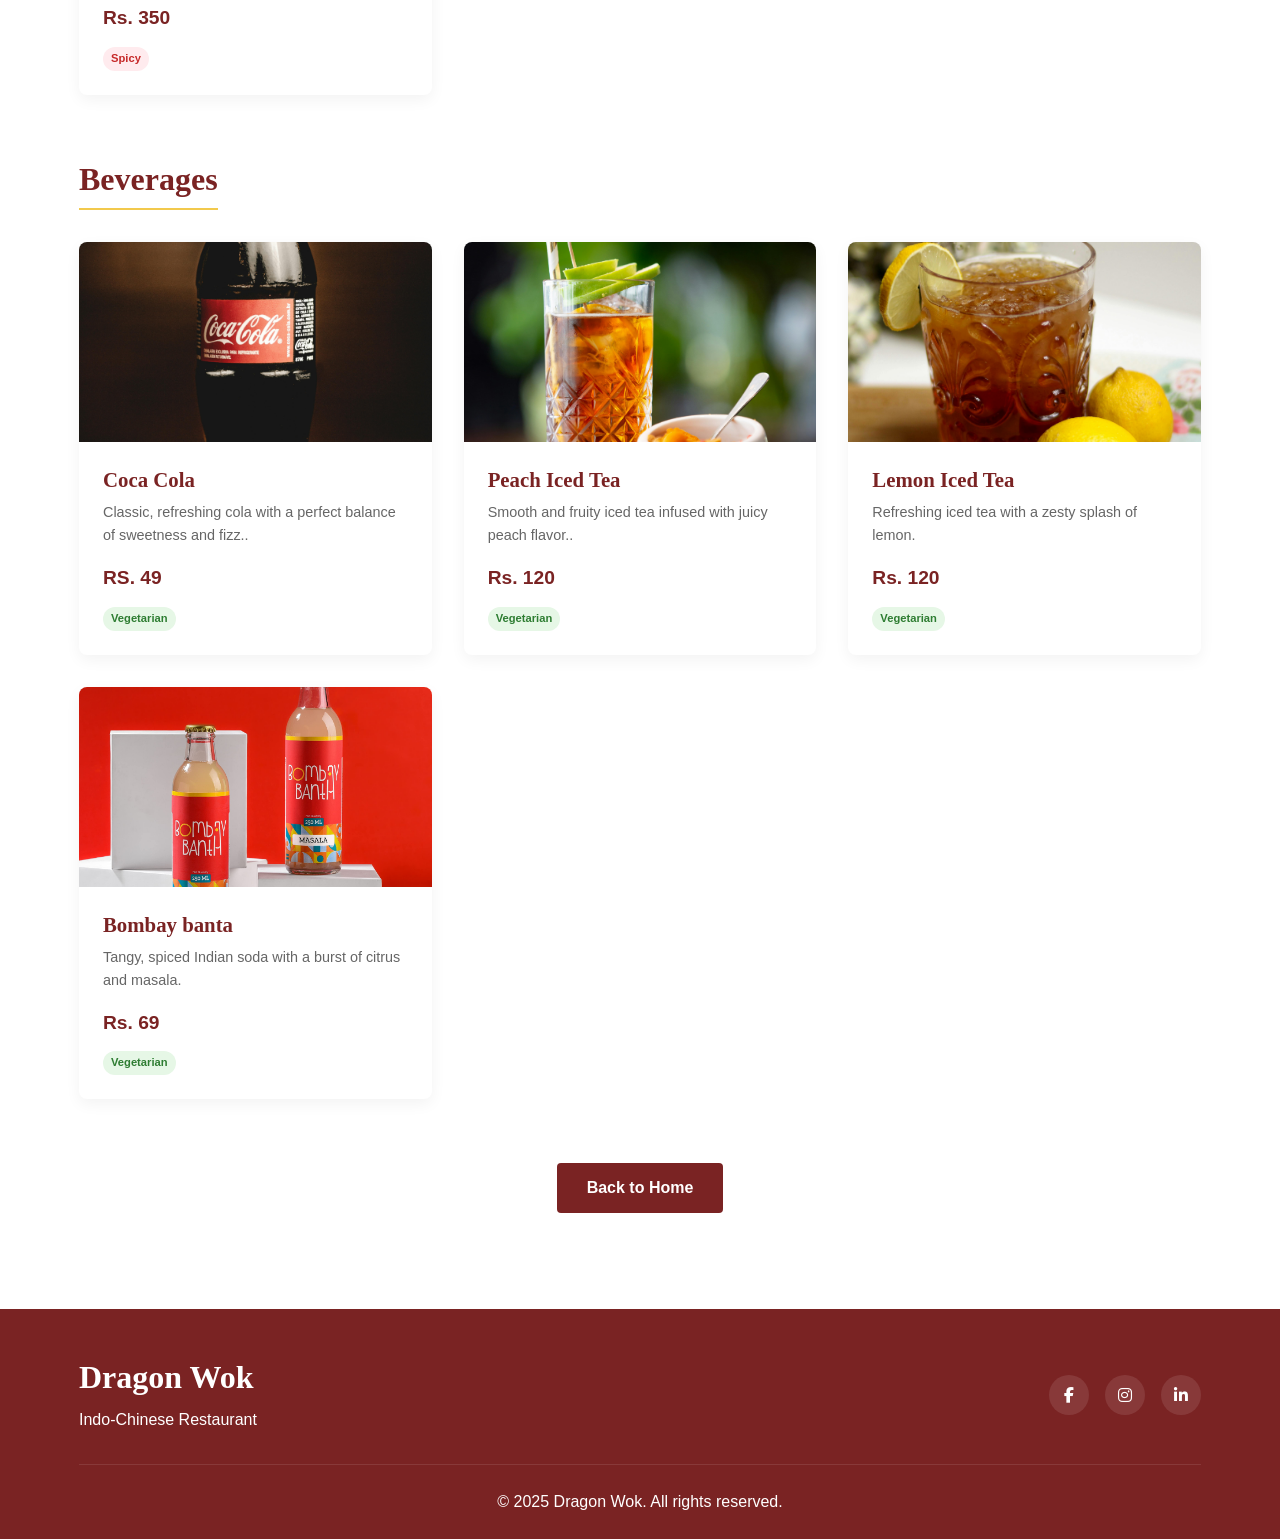
==== commit 41c06816: "Update menu.html" ====
--- a/menu.html
+++ b/menu.html
@@ -78,7 +78,7 @@
                     </div>
                     <div class="menu-item" data-category="starters">
                         <div class="menu-item-img">
-                            <img src="71seF6+8xJL.jpg" alt="Chicken Lollipop">
+                            <img src="fried-chicken-legs-white-plate.jpg" alt="Chicken Lollipop">
                         </div>
                         <div class="menu-item-content">
                             <h3>Chicken Lollipop</h3>
@@ -185,7 +185,7 @@
                     </div>
                     <div class="menu-item" data-category="rice-noodles">
                         <div class="menu-item-img">
-                            <img src="" alt="Chicken Hakka Noodles">
+                            <img src="noodles-with-beef-vegetables-black-table.jpg" alt="Chicken Hakka Noodles">
                         </div>
                         <div class="menu-item-content">
                             <h3>Chicken Hakka Noodles</h3>
